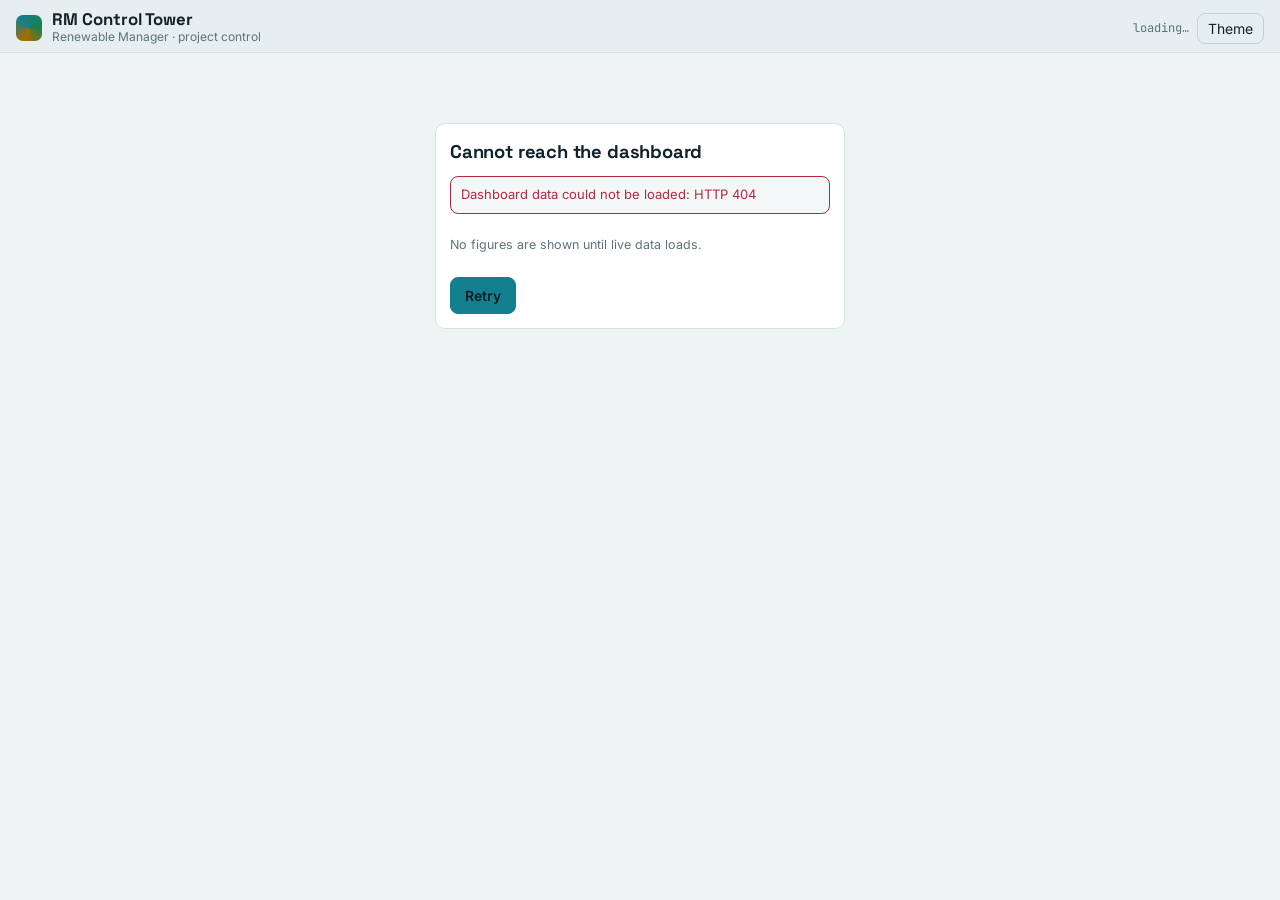
==== index.html @ f13d3b7a "data refresh 2026-11-21T07:22:38+00:00" ====
<!doctype html>
<html lang="en">
<head>
<meta name="rmct-static" content="1">
<meta charset="utf-8">
<meta name="viewport" content="width=device-width, initial-scale=1, viewport-fit=cover">
<meta name="robots" content="noindex, nofollow">
<meta name="referrer" content="same-origin">
<title>RM Control Tower</title>
<link rel="preconnect" href="https://fonts.googleapis.com">
<link rel="preconnect" href="https://fonts.gstatic.com" crossorigin>
<link rel="stylesheet" href="https://fonts.googleapis.com/css2?family=Inter:wght@400;500;600&family=JetBrains+Mono:wght@400;600&family=Space+Grotesk:wght@500;700&display=swap">
<link rel="stylesheet" href="app.css">
</head>
<body>
<header class="top" id="top">
  <div class="top-in">
    <div class="brand">
      <span class="brand-mark" aria-hidden="true"></span>
      <div>
        <div class="brand-name">RM Control Tower</div>
        <div class="brand-sub">Renewable Manager · project control</div>
      </div>
    </div>
    <div class="top-meta">
      <span id="health" class="pill" hidden></span>
      <span id="fresh" class="fresh"></span>
      <button id="reload" class="ghost" type="button" hidden>Refresh</button>
      <button id="theme" class="ghost" type="button" aria-label="Switch theme">Theme</button>
      <button id="logout" class="ghost" type="button" hidden>Sign out</button>
    </div>
  </div>
  <nav class="tabs" id="tabs" aria-label="Sections" hidden>
    <a href="#overview">Overview</a><a href="#register">Tasks</a><a href="#timeline">Timeline</a><a href="#milestones">Milestones</a>
    <a href="#tokens">Tokens</a><a href="#productivity">Productivity</a><a href="#capacity">Capacity</a><a href="#risks">Blockers</a><a href="#forecast">Forecast</a><a href="#sources">Sources</a>
  </nav>
</header>
<div id="toast" class="toast" role="status" aria-live="polite" hidden></div>
<main id="main" class="wrap">
  <section id="v-auth" class="view" hidden></section>
  <section id="v-overview" class="view" hidden></section>
  <section id="v-register" class="view" hidden></section>
  <section id="v-timeline" class="view" hidden></section>
  <section id="v-milestones" class="view" hidden></section>
  <section id="v-tokens" class="view" hidden></section>
  <section id="v-productivity" class="view" hidden></section>
  <section id="v-capacity" class="view" hidden></section>
  <section id="v-risks" class="view" hidden></section>
  <section id="v-forecast" class="view" hidden></section>
  <section id="v-sources" class="view" hidden></section>
</main>
<div id="drawer" class="drawer" hidden>
  <div class="drawer-in" role="dialog" aria-modal="true" aria-labelledby="dr-title">
    <button id="dr-close" class="ghost close" type="button">Close</button>
    <div id="dr-body"></div>
  </div>
</div>
<script src="app.js"></script>
</body>
</html>
---- app.css ----
/* Layout: sticky command header + tabbed single column of panels; dense tables scroll inside their own box. */
:root {
  --bg: #0c1317; --bg-2: #10191f; --surface: #142028; --surface-2: #1a2a33; --line: #24363f; --line-2: #2f4651;
  --ink: #e4edef; --ink-2: #b2c3c8; --muted: #8197a0;
  --accent: #46b7c6; --accent-ink: #7fd3de; --sun: #e8b04a;
  --good: #39b87a; --warn: #e3a032; --crit: #e0566a; --info: #6f8ff0;
  --s-not: #5b6f78; --s-ready: #7d93c9; --s-prog: #46b7c6; --s-impl: #6f8ff0; --s-test: #a07ae6; --s-acc: #39b87a;
  --s-block: #e0566a; --s-hold: #e3a032; --s-def: #8f7f6a; --s-can: #4a5459; --s-rej: #c43a52; --s-rew: #ef7d3a;
  --f-display: "Space Grotesk", "Segoe UI", system-ui, sans-serif;
  --f-body: "Inter", system-ui, -apple-system, "Segoe UI", Roboto, sans-serif;
  --f-mono: "JetBrains Mono", ui-monospace, SFMono-Regular, Consolas, monospace;
  --r: 10px; color-scheme: dark;
}
@media (prefers-color-scheme: light) { :root:not([data-theme="dark"]) {
  --bg: #eef3f4; --bg-2: #e6eef0; --surface: #ffffff; --surface-2: #f3f7f8; --line: #d6e1e4; --line-2: #c3d2d6;
  --ink: #12222a; --ink-2: #334b55; --muted: #5d737c; --accent: #137f8f; --accent-ink: #0f6570; --sun: #a86d00;
  --good: #19804f; --warn: #9a6100; --crit: #b42a40; --info: #3456c4;
  --s-not: #7d8f96; --s-ready: #5b72ad; --s-prog: #17909f; --s-impl: #3f63d6; --s-test: #7a4fd0; --s-acc: #1f9a5f;
  --s-block: #c8364c; --s-hold: #c07f08; --s-def: #8a7457; --s-can: #9aa4a8; --s-rej: #a72a43; --s-rew: #d4601d; color-scheme: light } }
:root[data-theme="light"] {
  --bg: #eef3f4; --bg-2: #e6eef0; --surface: #ffffff; --surface-2: #f3f7f8; --line: #d6e1e4; --line-2: #c3d2d6;
  --ink: #12222a; --ink-2: #334b55; --muted: #5d737c; --accent: #137f8f; --accent-ink: #0f6570; --sun: #a86d00;
  --good: #19804f; --warn: #9a6100; --crit: #b42a40; --info: #3456c4;
  --s-not: #7d8f96; --s-ready: #5b72ad; --s-prog: #17909f; --s-impl: #3f63d6; --s-test: #7a4fd0; --s-acc: #1f9a5f;
  --s-block: #c8364c; --s-hold: #c07f08; --s-def: #8a7457; --s-can: #9aa4a8; --s-rej: #a72a43; --s-rew: #d4601d; color-scheme: light }
:root[data-theme="dark"] { color-scheme: dark }

html, body { background: var(--bg); color: var(--ink); }
body { font: 14px/1.5 var(--f-body); }
body::before { content: ""; position: fixed; inset: 0 0 auto; height: env(safe-area-inset-top, 0px); z-index: 10; background: var(--bg-2); }
a { color: var(--accent-ink); }
h1, h2, h3 { font-family: var(--f-display); font-weight: 700; text-wrap: balance; margin: 0; letter-spacing: -0.01em; }
h2 { font-size: 1.15rem; } h3 { font-size: 0.95rem; color: var(--ink-2); }
.mono, .num { font-family: var(--f-mono); font-variant-numeric: tabular-nums; }
button { font: inherit; color: inherit; cursor: pointer; }
:focus-visible { outline: 2px solid var(--accent); outline-offset: 2px; }

.top { position: sticky; top: env(safe-area-inset-top, 0px); z-index: 5; background: var(--bg-2); border-bottom: 1px solid var(--line); }
.top-in, .tabs, .wrap { padding-left: max(16px, env(safe-area-inset-left, 0px)); padding-right: max(16px, env(safe-area-inset-right, 0px)); }
.top-in { display: flex; gap: 12px; align-items: center; justify-content: space-between; flex-wrap: wrap; padding-block: 10px 6px; max-width: 1400px; margin: 0 auto; }
.brand { display: flex; gap: 10px; align-items: center; }
.brand-mark { width: 26px; height: 26px; border-radius: 7px; background: conic-gradient(from 200deg, var(--sun), var(--accent), var(--good), var(--sun)); }
.brand-name { font: 700 1.05rem/1.1 var(--f-display); }
.brand-sub { font-size: 12px; color: var(--muted); }
.top-meta { display: flex; gap: 8px; align-items: center; flex-wrap: wrap; }
.fresh { font: 12px var(--f-mono); color: var(--muted); }
.ghost { background: transparent; border: 1px solid var(--line-2); border-radius: 8px; padding: 4px 10px; }
.tabs { display: flex; gap: 2px; overflow-x: auto; max-width: 1400px; margin: 0 auto; scrollbar-width: none; }
.tabs a { padding: 8px 10px; color: var(--muted); text-decoration: none; white-space: nowrap; border-bottom: 2px solid transparent; font-weight: 500; }
.tabs a[aria-current="page"] { color: var(--ink); border-color: var(--accent); }

.wrap { max-width: 1400px; margin: 0 auto; padding-block: 16px 48px; }
.view { display: grid; gap: 16px; }
.grid { display: grid; gap: 12px; grid-template-columns: repeat(auto-fit, minmax(150px, 1fr)); }
.grid-2 { display: grid; gap: 16px; grid-template-columns: repeat(auto-fit, minmax(min(100%, 420px), 1fr)); }
.panel { background: var(--surface); border: 1px solid var(--line); border-radius: var(--r); padding: 14px; min-width: 0; display: grid; gap: 10px; align-content: start; }
.panel-h { display: flex; justify-content: space-between; align-items: baseline; gap: 8px; flex-wrap: wrap; }
.note { color: var(--muted); font-size: 12.5px; max-width: 75ch; }
.kpi { background: var(--surface); border: 1px solid var(--line); border-radius: var(--r); padding: 12px; display: grid; gap: 2px; }
.kpi .k { font-size: 11px; text-transform: uppercase; letter-spacing: .06em; color: var(--muted); }
.kpi .v { font: 600 1.55rem/1.15 var(--f-mono); font-variant-numeric: tabular-nums; }
.kpi .s { font-size: 12px; color: var(--ink-2); }
.hero { display: grid; gap: 12px; grid-template-columns: minmax(0, 1.4fr) minmax(0, 1fr); }
@media (max-width: 820px) { .hero { grid-template-columns: 1fr; } }
.banner { border-radius: var(--r); padding: 12px 14px; border: 1px solid var(--line-2); background: var(--surface-2); display: grid; gap: 4px; }
.banner.paused { border-color: var(--s-hold); }
.banner b { font-family: var(--f-display); }

.pill { display: inline-flex; align-items: center; gap: 6px; padding: 2px 9px; border-radius: 999px; font: 600 11.5px/1.6 var(--f-mono); letter-spacing: .02em;
  border: 1px solid currentColor; white-space: nowrap; }
.dot { width: 8px; height: 8px; border-radius: 50%; display: inline-block; flex: none; }
.st { display: inline-flex; gap: 6px; align-items: center; font: 600 11px var(--f-mono); white-space: nowrap; }

.bar { height: 10px; border-radius: 6px; background: var(--surface-2); overflow: hidden; display: flex; }
.bar > span { height: 100%; display: block; }
.legend { display: flex; flex-wrap: wrap; gap: 6px 14px; font-size: 12px; color: var(--ink-2); }

.tbl-box { overflow-x: auto; border: 1px solid var(--line); border-radius: 8px; }
table { border-collapse: collapse; width: 100%; font-size: 13px; }
th, td { text-align: left; padding: 7px 9px; border-bottom: 1px solid var(--line); vertical-align: top; }
th { font: 600 11px var(--f-mono); text-transform: uppercase; letter-spacing: .05em; color: var(--muted); background: var(--surface-2); position: sticky; top: 0; cursor: pointer; white-space: nowrap; }
td.num, th.num { text-align: right; }
tr.row:hover td { background: var(--surface-2); cursor: pointer; }
tr.crit td:first-child { box-shadow: inset 3px 0 0 var(--sun); }
.filters { display: flex; flex-wrap: wrap; gap: 8px; }
.filters input, .filters select { background: var(--surface-2); color: var(--ink); border: 1px solid var(--line-2); border-radius: 8px; padding: 6px 8px; font: inherit; min-width: 0; }
.filters input { flex: 1 1 200px; }

svg text { fill: var(--muted); font: 11px var(--f-mono); }
svg .lbl { fill: var(--ink-2); }
.chart-box { overflow-x: auto; }
.seg { display: inline-flex; border: 1px solid var(--line-2); border-radius: 8px; overflow: hidden; }
.seg button { background: transparent; border: 0; padding: 4px 10px; color: var(--muted); }
.seg button[aria-pressed="true"] { background: var(--surface-2); color: var(--ink); }

.drawer { position: fixed; inset: 0; z-index: 20; background: rgba(0,0,0,.45); display: flex; justify-content: flex-end; }
.drawer-in { width: min(560px, 100%); height: 100%; overflow-y: auto; background: var(--surface); border-left: 1px solid var(--line-2);
  padding: calc(16px + env(safe-area-inset-top, 0px)) max(16px, env(safe-area-inset-right, 0px)) calc(24px + env(safe-area-inset-bottom, 0px)) 16px; display: grid; gap: 12px; align-content: start; }
.close { justify-self: end; }
dl.kv { display: grid; grid-template-columns: max-content minmax(0, 1fr); gap: 6px 12px; margin: 0; font-size: 13px; }
dl.kv dt { color: var(--muted); } dl.kv dd { margin: 0; overflow-wrap: anywhere; }
.chips { display: flex; flex-wrap: wrap; gap: 6px; }
.chip { font: 11.5px var(--f-mono); background: var(--surface-2); border: 1px solid var(--line); border-radius: 6px; padding: 1px 6px; }
.ms { display: grid; gap: 6px; padding: 12px; border: 1px solid var(--line); border-radius: var(--r); background: var(--surface); }
.ms-head { display: flex; justify-content: space-between; gap: 8px; flex-wrap: wrap; align-items: baseline; }
.ms-id { font: 700 1.1rem var(--f-display); color: var(--accent-ink); }
@media (prefers-reduced-motion: reduce) { * { transition: none !important; animation: none !important; } }

/* ---- RMCT additions: auth, forms, toast, buttons, gantt ---- */
html, body { margin: 0; overflow-x: hidden; }
body { min-height: 100vh; }
[hidden] { display: none !important; }
.btn { background: var(--accent); color: #062026; border: 1px solid var(--accent); border-radius: 8px; padding: 7px 14px; font-weight: 600; }
.btn:disabled { opacity: .55; cursor: progress; }
.btn.sec { background: transparent; color: var(--ink); border-color: var(--line-2); }
.row-actions { display: flex; gap: 8px; flex-wrap: wrap; align-items: center; }
.auth { max-width: 380px; width: 100%; margin: 6vh auto 0; }
.form { display: grid; gap: 10px; }
.form label, .fgrid label { display: grid; gap: 4px; font-size: 12px; color: var(--ink-2); font-weight: 500; min-width: 0; }
.form input, .form select, .form textarea, .fgrid input, .fgrid select, .fgrid textarea {
  background: var(--surface-2); color: var(--ink); border: 1px solid var(--line-2); border-radius: 8px; padding: 8px 9px; font: 14px var(--f-body); min-width: 0; width: 100%; box-sizing: border-box; }
.fgrid { display: grid; gap: 10px; grid-template-columns: repeat(auto-fit, minmax(min(100%, 160px), 1fr)); }
.fgrid .wide { grid-column: 1 / -1; }
textarea { resize: vertical; min-height: 60px; }
.err { border: 1px solid var(--crit); color: var(--crit); background: var(--surface-2); border-radius: 8px; padding: 8px 10px; font-size: 13px; overflow-wrap: anywhere; }
.ok { border: 1px solid var(--good); color: var(--good); background: var(--surface-2); border-radius: 8px; padding: 8px 10px; font-size: 13px; }
.toast { position: fixed; left: 50%; transform: translateX(-50%); bottom: calc(16px + env(safe-area-inset-bottom, 0px)); z-index: 30; max-width: calc(100% - 32px);
  background: var(--surface); border: 1px solid var(--line-2); border-radius: 10px; padding: 9px 14px; box-shadow: 0 6px 24px rgba(0,0,0,.3); font-size: 13px; }
.toast.bad { border-color: var(--crit); color: var(--crit); }
.var-pos { color: var(--crit); } .var-neg { color: var(--good); }
.muted { color: var(--muted); }
ul { margin: 0; padding-left: 18px; }
li { margin: 2px 0; }
.sticky-l { position: sticky; left: 0; background: var(--surface); }
.chart-box { max-width: 100%; }
.tbl-box { max-width: 100%; }
td { overflow-wrap: anywhere; }
td.nw, .nw { white-space: nowrap; }
td.clip { max-width: 34ch; }
@media (max-width: 480px) {
  .kpi .v { font-size: 1.3rem; }
  .grid { grid-template-columns: repeat(2, minmax(0, 1fr)); }
  .brand-sub { display: none; }
  .panel { padding: 12px; }
}

/* static (GitHub Pages) build: read-only */
.static #new-task, .static #edit-task, .static #logout { display: none !important; }
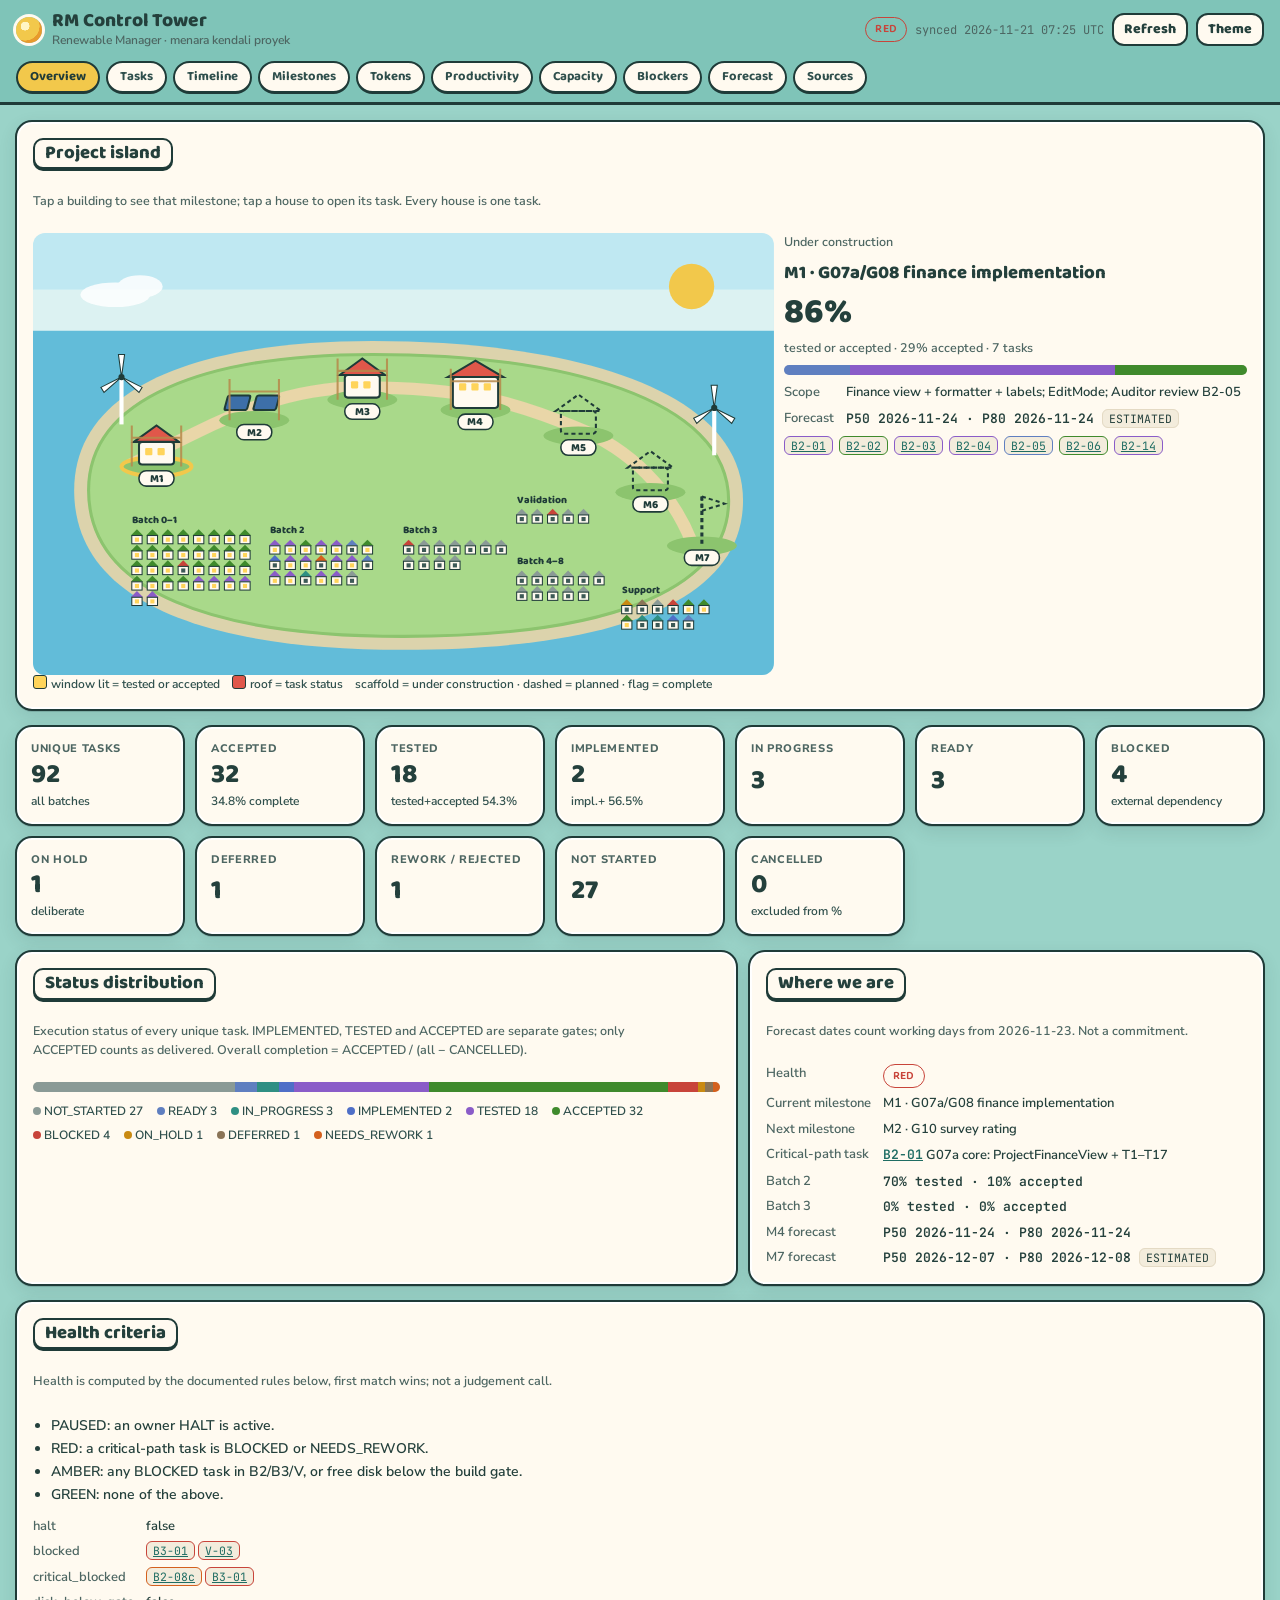
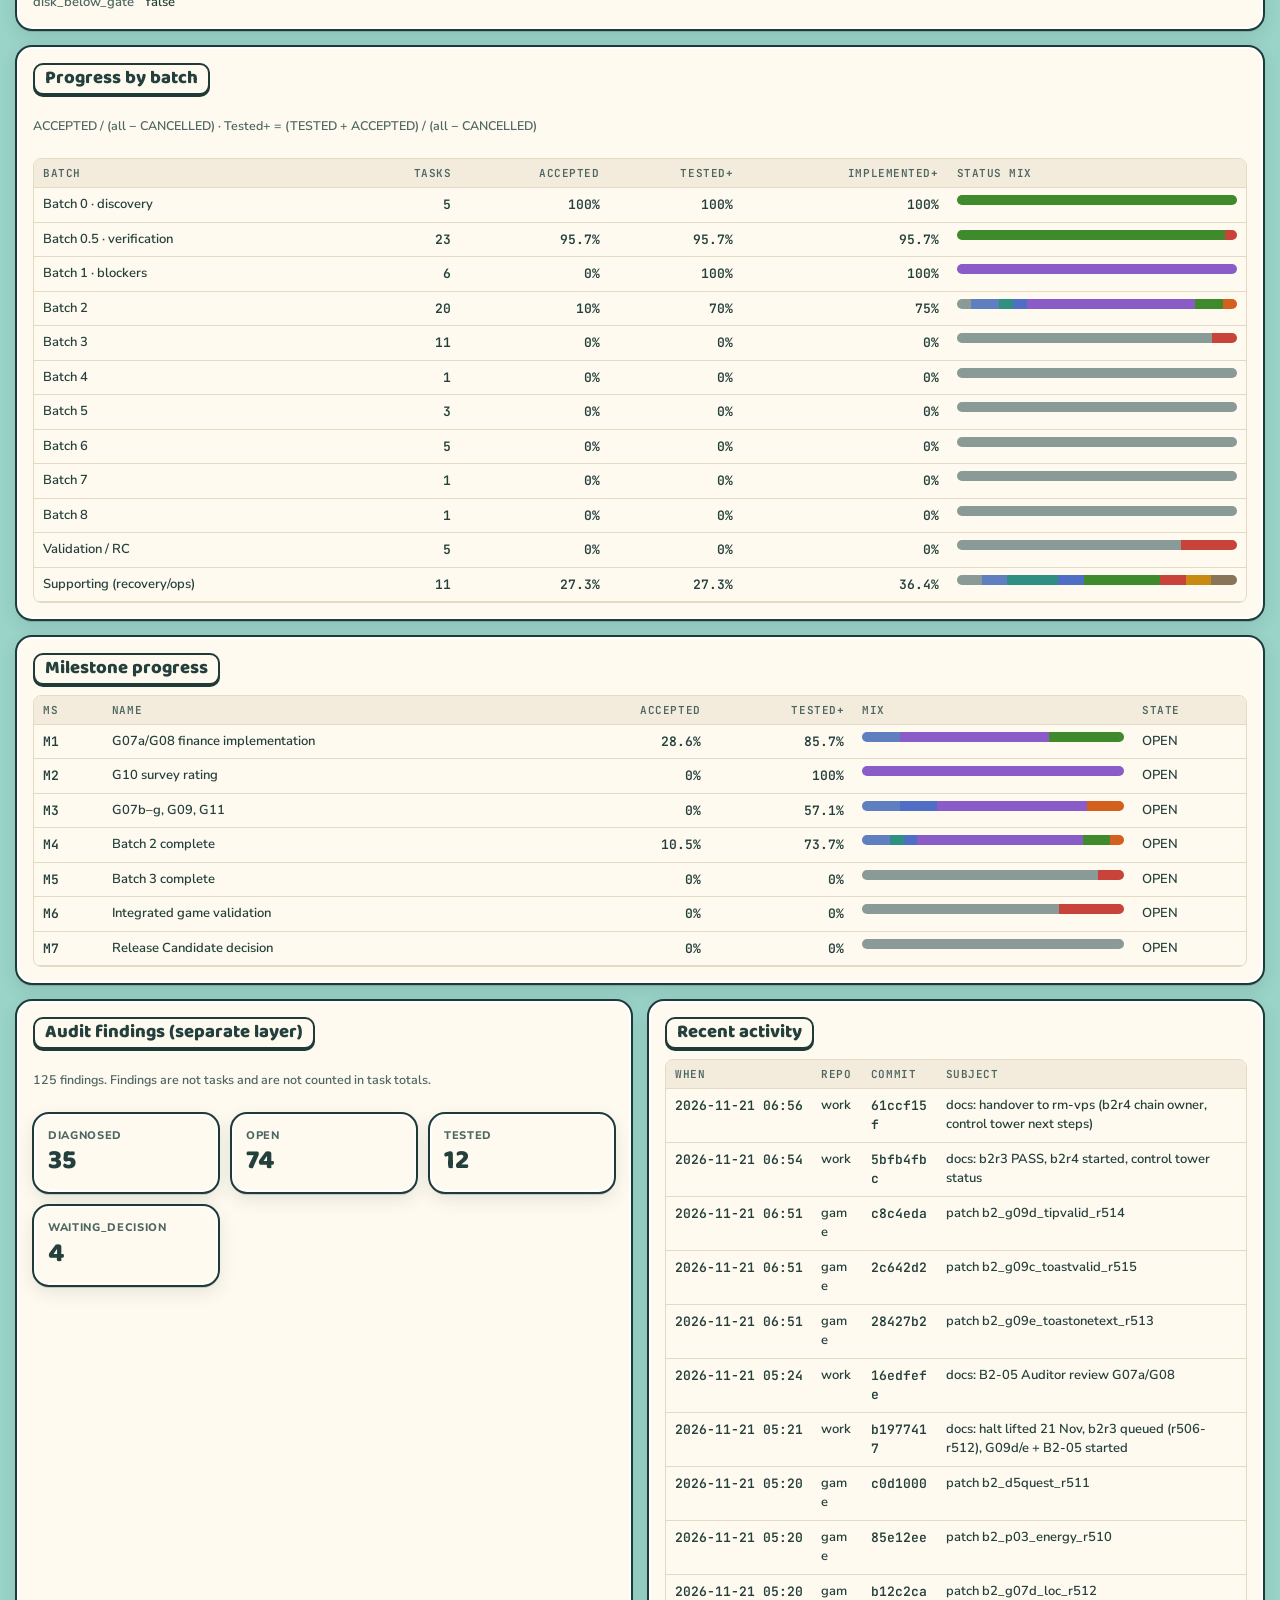
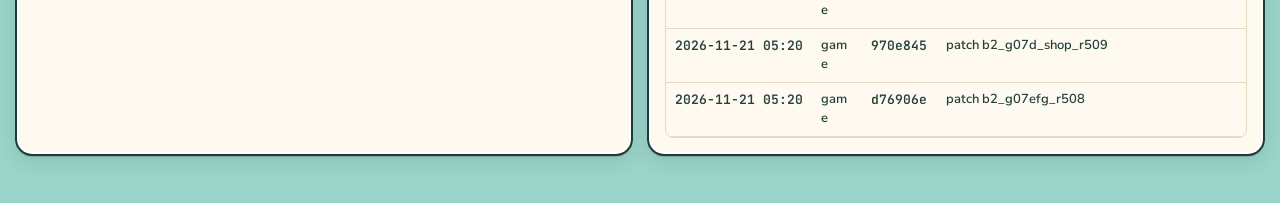
==== commit 6f9e2614: "data refresh 2026-11-21T07:32:48+00:00" ====
--- a/index.html
+++ b/index.html
@@ -9,7 +9,7 @@
 <title>RM Control Tower</title>
 <link rel="preconnect" href="https://fonts.googleapis.com">
 <link rel="preconnect" href="https://fonts.gstatic.com" crossorigin>
-<link rel="stylesheet" href="https://fonts.googleapis.com/css2?family=Inter:wght@400;500;600&family=JetBrains+Mono:wght@400;600&family=Space+Grotesk:wght@500;700&display=swap">
+<link rel="stylesheet" href="https://fonts.googleapis.com/css2?family=Baloo+2:wght@600;700;800&family=Nunito+Sans:wght@400;600;700;800&family=JetBrains+Mono:wght@400;600&display=swap">
 <link rel="stylesheet" href="app.css">
 </head>
 <body>
@@ -19,7 +19,7 @@
       <span class="brand-mark" aria-hidden="true"></span>
       <div>
         <div class="brand-name">RM Control Tower</div>
-        <div class="brand-sub">Renewable Manager · project control</div>
+        <div class="brand-sub">Renewable Manager · menara kendali proyek</div>
       </div>
     </div>
     <div class="top-meta">
--- a/app.css
+++ b/app.css
@@ -1,29 +1,43 @@
 /* Layout: sticky command header + tabbed single column of panels; dense tables scroll inside their own box. */
+/* Theme E (Renewable Manager game UI): pastel teal ground, cream sticker cards with white border, dark teal ink,
+   yellow primary buttons with dark text; dark mode = "Lantern Night" season (night village, warm window light).
+   Layout: sticky island header + pill tabs + one column of sticker panels; dense tables scroll inside their own box. */
 :root {
-  --bg: #0c1317; --bg-2: #10191f; --surface: #142028; --surface-2: #1a2a33; --line: #24363f; --line-2: #2f4651;
-  --ink: #e4edef; --ink-2: #b2c3c8; --muted: #8197a0;
-  --accent: #46b7c6; --accent-ink: #7fd3de; --sun: #e8b04a;
-  --good: #39b87a; --warn: #e3a032; --crit: #e0566a; --info: #6f8ff0;
-  --s-not: #5b6f78; --s-ready: #7d93c9; --s-prog: #46b7c6; --s-impl: #6f8ff0; --s-test: #a07ae6; --s-acc: #39b87a;
-  --s-block: #e0566a; --s-hold: #e3a032; --s-def: #8f7f6a; --s-can: #4a5459; --s-rej: #c43a52; --s-rew: #ef7d3a;
-  --f-display: "Space Grotesk", "Segoe UI", system-ui, sans-serif;
-  --f-body: "Inter", system-ui, -apple-system, "Segoe UI", Roboto, sans-serif;
+  --bg: #9ad3c8; --bg-2: #7fc4b8; --surface: #fffaf0; --surface-2: #f3ecdc; --line: #e4dac4; --line-2: #1f3b38;
+  --ink: #24403c; --ink-2: #2f4f4c; --muted: #4d6662;
+  --accent: #2f8f83; --accent-ink: #1f6d63; --sun: #f2c84b; --btn: #f2c84b; --btn-ink: #1f3b38; --leaf: #6cbf4b;
+  --sky-1: #bfe8f2; --sky-2: #e8f7f3; --sea: #62bcd9; --sea-2: #4aa6c6; --land: #a9d98a; --land-2: #8cc46e; --road: #e9d6a8;
+  --roof: #e0574a; --wall: #fffaf0; --window: #3d5a57; --lit: #ffd45a; --cloud: #ffffff; --moon-cut: transparent;
+  --good: #3f8a2c; --warn: #b9770e; --crit: #c8443a; --info: #4f6fc7;
+  --s-not: #8a9a96; --s-ready: #5f7fc0; --s-prog: #2f8f83; --s-impl: #4f6fc7; --s-test: #8a5cc8; --s-acc: #3f8a2c;
+  --s-block: #c8443a; --s-hold: #c98a12; --s-def: #8a7457; --s-can: #a7b0ad; --s-rej: #a33a4e; --s-rew: #d4601d;
+  --shadow: 0 2px 0 rgba(31, 59, 56, .18), 0 6px 18px rgba(31, 59, 56, .12);
+  --f-display: "Baloo 2", "Fredoka", system-ui, sans-serif;
+  --f-body: "Nunito Sans", "Nunito", system-ui, -apple-system, "Segoe UI", Roboto, sans-serif;
   --f-mono: "JetBrains Mono", ui-monospace, SFMono-Regular, Consolas, monospace;
-  --r: 10px; color-scheme: dark;
+  --r: 16px; color-scheme: light;
 }
-@media (prefers-color-scheme: light) { :root:not([data-theme="dark"]) {
-  --bg: #eef3f4; --bg-2: #e6eef0; --surface: #ffffff; --surface-2: #f3f7f8; --line: #d6e1e4; --line-2: #c3d2d6;
-  --ink: #12222a; --ink-2: #334b55; --muted: #5d737c; --accent: #137f8f; --accent-ink: #0f6570; --sun: #a86d00;
-  --good: #19804f; --warn: #9a6100; --crit: #b42a40; --info: #3456c4;
-  --s-not: #7d8f96; --s-ready: #5b72ad; --s-prog: #17909f; --s-impl: #3f63d6; --s-test: #7a4fd0; --s-acc: #1f9a5f;
-  --s-block: #c8364c; --s-hold: #c07f08; --s-def: #8a7457; --s-can: #9aa4a8; --s-rej: #a72a43; --s-rew: #d4601d; color-scheme: light } }
-:root[data-theme="light"] {
-  --bg: #eef3f4; --bg-2: #e6eef0; --surface: #ffffff; --surface-2: #f3f7f8; --line: #d6e1e4; --line-2: #c3d2d6;
-  --ink: #12222a; --ink-2: #334b55; --muted: #5d737c; --accent: #137f8f; --accent-ink: #0f6570; --sun: #a86d00;
-  --good: #19804f; --warn: #9a6100; --crit: #b42a40; --info: #3456c4;
-  --s-not: #7d8f96; --s-ready: #5b72ad; --s-prog: #17909f; --s-impl: #3f63d6; --s-test: #7a4fd0; --s-acc: #1f9a5f;
-  --s-block: #c8364c; --s-hold: #c07f08; --s-def: #8a7457; --s-can: #9aa4a8; --s-rej: #a72a43; --s-rew: #d4601d; color-scheme: light }
-:root[data-theme="dark"] { color-scheme: dark }
+@media (prefers-color-scheme: dark) { :root:not([data-theme="light"]) {
+  --bg: #17233d; --bg-2: #1f2d4b; --surface: #243556; --surface-2: #2c3f64; --line: #3a4f78; --line-2: #ffd98a;
+  --ink: #fff3d6; --ink-2: #f0dfb8; --muted: #c4b796;
+  --accent: #ffd98a; --accent-ink: #ffe3a6; --sun: #ffd98a; --btn: #ffd98a; --btn-ink: #1f2d4b; --leaf: #8fd06c;
+  --sky-1: #1b2747; --sky-2: #2d3d66; --sea: #22426a; --sea-2: #1b3557; --land: #3f6a4f; --land-2: #335a42; --road: #6b6550;
+  --roof: #b5524a; --wall: #e9dcc0; --window: #2a3550; --lit: #ffd45a; --cloud: #3a4a72; --moon-cut: #1b2747;
+  --good: #8fd06c; --warn: #f0b64a; --crit: #ff7b6e; --info: #93a8ff;
+  --s-not: #8d97a8; --s-ready: #93a8ff; --s-prog: #6fd3c4; --s-impl: #93a8ff; --s-test: #c3a0ff; --s-acc: #8fd06c;
+  --s-block: #ff7b6e; --s-hold: #f0b64a; --s-def: #c2a985; --s-can: #6f7a8c; --s-rej: #ff8fa0; --s-rew: #ff9a5c;
+  --shadow: 0 2px 0 rgba(0, 0, 0, .3), 0 8px 22px rgba(0, 0, 0, .35); color-scheme: dark } }
+:root[data-theme="dark"] {
+  --bg: #17233d; --bg-2: #1f2d4b; --surface: #243556; --surface-2: #2c3f64; --line: #3a4f78; --line-2: #ffd98a;
+  --ink: #fff3d6; --ink-2: #f0dfb8; --muted: #c4b796;
+  --accent: #ffd98a; --accent-ink: #ffe3a6; --sun: #ffd98a; --btn: #ffd98a; --btn-ink: #1f2d4b; --leaf: #8fd06c;
+  --sky-1: #1b2747; --sky-2: #2d3d66; --sea: #22426a; --sea-2: #1b3557; --land: #3f6a4f; --land-2: #335a42; --road: #6b6550;
+  --roof: #b5524a; --wall: #e9dcc0; --window: #2a3550; --lit: #ffd45a; --cloud: #3a4a72; --moon-cut: #1b2747;
+  --good: #8fd06c; --warn: #f0b64a; --crit: #ff7b6e; --info: #93a8ff;
+  --s-not: #8d97a8; --s-ready: #93a8ff; --s-prog: #6fd3c4; --s-impl: #93a8ff; --s-test: #c3a0ff; --s-acc: #8fd06c;
+  --s-block: #ff7b6e; --s-hold: #f0b64a; --s-def: #c2a985; --s-can: #6f7a8c; --s-rej: #ff8fa0; --s-rew: #ff9a5c;
+  --shadow: 0 2px 0 rgba(0, 0, 0, .3), 0 8px 22px rgba(0, 0, 0, .35); color-scheme: dark }
+:root[data-theme="light"] { color-scheme: light }
 
 html, body { background: var(--bg); color: var(--ink); }
 body { font: 14px/1.5 var(--f-body); }
@@ -146,3 +160,43 @@
 
 /* static (GitHub Pages) build: read-only */
 .static #new-task, .static #edit-task, .static #logout { display: none !important; }
+
+/* ---------- Theme E components (game look) ---------- */
+body { font-weight: 600; }
+h1, h2, h3 { font-weight: 800; letter-spacing: 0; }
+.top { background: var(--bg-2); border-bottom: 3px solid var(--line-2); }
+.brand-mark { border-radius: 50%; background: radial-gradient(circle at 35% 35%, #fff6c4 0 18%, var(--sun) 19% 60%, #e89a2c 61%); box-shadow: 0 0 0 3px var(--surface); }
+.brand-name { font: 800 1.2rem/1.1 var(--f-display); color: var(--ink); }
+.tabs { gap: 6px; padding-block: 6px 8px; }
+.tabs a { border: 2px solid var(--line-2); border-radius: 999px; background: var(--surface); color: var(--ink-2); padding: 4px 12px; font: 700 13px/1.5 var(--f-display); border-bottom-width: 3px; }
+.tabs a[aria-current="page"] { background: var(--btn); color: var(--btn-ink); border-color: var(--line-2); }
+.panel, .kpi, .ms { background: var(--surface); border: 3px solid #fff; outline: 2px solid var(--line-2); outline-offset: -1px; box-shadow: var(--shadow); border-radius: var(--r); }
+:root[data-theme="dark"] .panel, :root[data-theme="dark"] .kpi, :root[data-theme="dark"] .ms { border-color: var(--surface-2); }
+@media (prefers-color-scheme: dark) { :root:not([data-theme="light"]) .panel, :root:not([data-theme="light"]) .kpi, :root:not([data-theme="light"]) .ms { border-color: var(--surface-2); } }
+.panel-h h2 { display: inline-block; background: var(--surface); border: 2px solid var(--line-2); border-radius: 10px; padding: 0 10px; box-shadow: 0 2px 0 var(--line-2); }
+.kpi .v { font: 800 1.7rem/1.1 var(--f-display); }
+.kpi .k { font-weight: 800; }
+.btn, .ghost { border-radius: 12px; font-family: var(--f-display); font-weight: 800; }
+.btn { background: var(--btn); color: var(--btn-ink); border: 2px solid var(--line-2); box-shadow: 0 3px 0 var(--line-2); }
+.ghost { background: var(--surface); color: var(--ink); border: 2px solid var(--line-2); }
+.pill { font-family: var(--f-display); }
+
+/* ---------- island village (interactive, static data) ---------- */
+.village { display: grid; gap: 10px; grid-template-columns: minmax(0, 1.6fr) minmax(0, 1fr); align-items: stretch; }
+@media (max-width: 820px) { .village { grid-template-columns: 1fr; } }
+.island { width: 100%; height: auto; display: block; border-radius: 12px; touch-action: manipulation; }
+.island .bld { cursor: pointer; }
+.island .bld:focus-visible { outline: none; }
+.island .bld:focus-visible .bld-ring, .island .bld.sel .bld-ring { stroke: var(--btn); stroke-width: 4; }
+.island .house { cursor: pointer; }
+.island .house:hover rect, .island .house:focus-visible rect { stroke: var(--btn); stroke-width: 2; }
+.island text { font: 800 11px var(--f-display); fill: var(--line-2); }
+.island .blade { transform-origin: 0 0; animation: spin 4s linear infinite; }
+.island .cloud { animation: drift 40s linear infinite; }
+@keyframes spin { to { transform: rotate(360deg); } }
+@keyframes drift { from { transform: translateX(-60px); } to { transform: translateX(760px); } }
+.vcard { display: grid; gap: 8px; align-content: start; }
+.vcard .big { font: 800 2.2rem/1 var(--f-display); }
+.vlegend { display: flex; flex-wrap: wrap; gap: 6px 12px; font-size: 12px; color: var(--ink-2); }
+.vlegend i { display: inline-block; width: 12px; height: 12px; border-radius: 3px; vertical-align: -1px; margin-right: 4px; border: 1px solid var(--line-2); }
+@media (prefers-reduced-motion: reduce) { .island .blade, .island .cloud { animation: none; } }
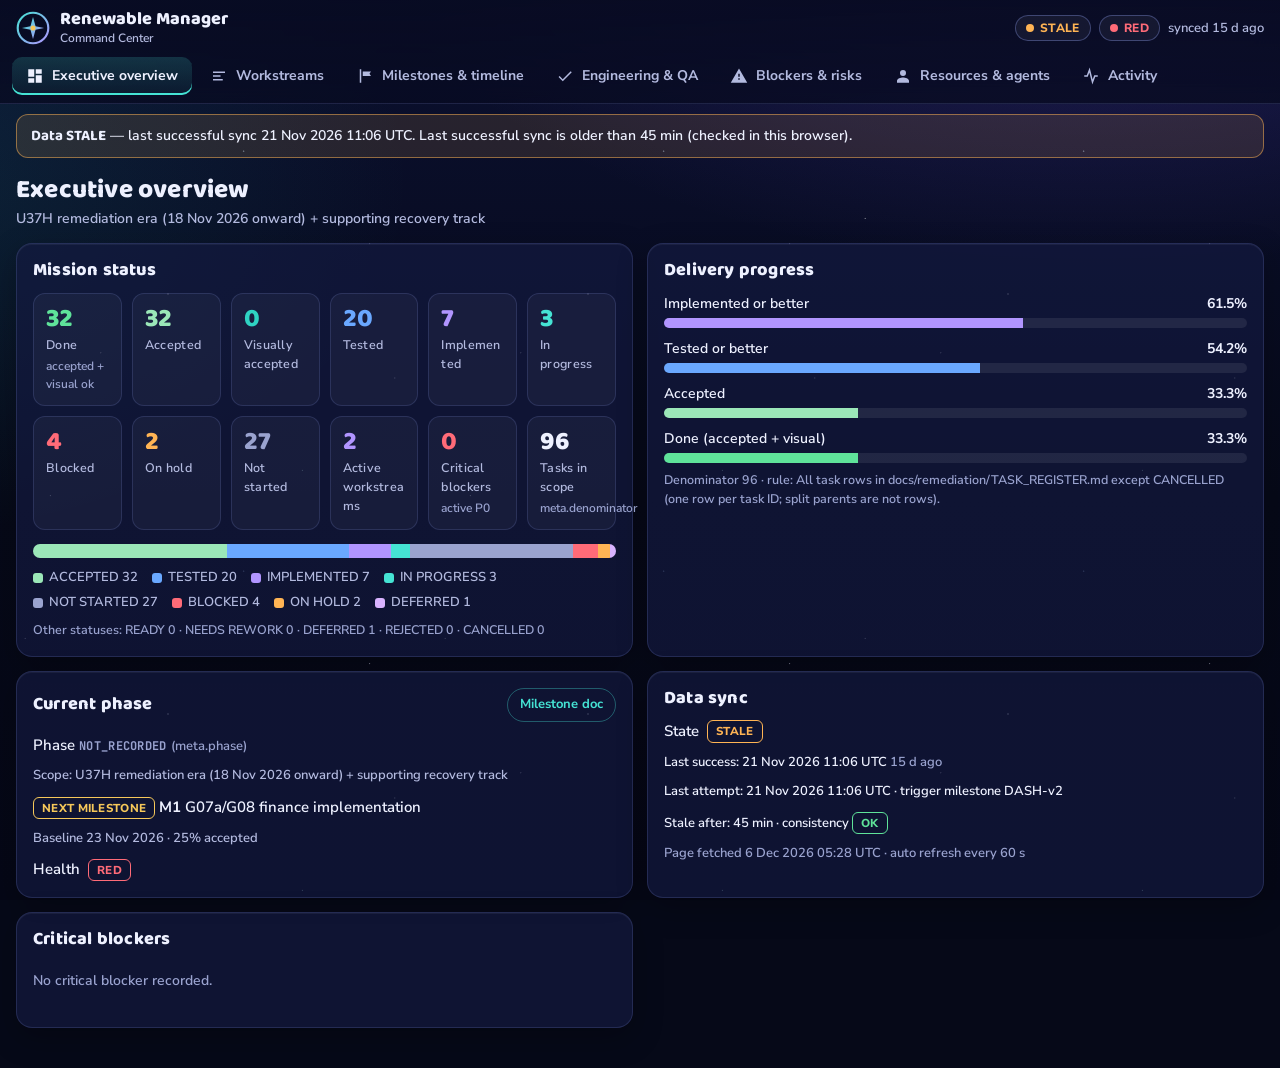
==== commit c0a79256: "data refresh 2026-11-21T11:06:40+00:00" ====
--- a/index.html
+++ b/index.html
@@ -6,53 +6,37 @@
 <meta name="viewport" content="width=device-width, initial-scale=1, viewport-fit=cover">
 <meta name="robots" content="noindex, nofollow">
 <meta name="referrer" content="same-origin">
-<title>RM Control Tower</title>
+<meta name="color-scheme" content="dark">
+<meta name="theme-color" content="#0b1030">
+<title>Renewable Manager Command Center</title>
 <link rel="preconnect" href="https://fonts.googleapis.com">
 <link rel="preconnect" href="https://fonts.gstatic.com" crossorigin>
-<link rel="stylesheet" href="https://fonts.googleapis.com/css2?family=Baloo+2:wght@600;700;800&family=Nunito+Sans:wght@400;600;700;800&family=JetBrains+Mono:wght@400;600&display=swap">
+<link rel="stylesheet" href="https://fonts.googleapis.com/css2?family=Baloo+2:wght@700;800&family=Nunito+Sans:wght@600;700;800&family=JetBrains+Mono:wght@600;700&display=swap">
 <link rel="stylesheet" href="app.css">
 </head>
 <body>
-<header class="top" id="top">
+<a class="skip" href="#main">Skip to content</a>
+<div class="sky" aria-hidden="true"></div>
+<header class="top">
   <div class="top-in">
     <div class="brand">
-      <span class="brand-mark" aria-hidden="true"></span>
+      <svg class="brand-mark" viewBox="0 0 40 40" aria-hidden="true"><defs><linearGradient id="bm" x1="0" y1="0" x2="1" y2="1"><stop offset="0" stop-color="#45e3d4"/><stop offset="1" stop-color="#b195ff"/></linearGradient></defs><circle cx="20" cy="20" r="18" fill="none" stroke="url(#bm)" stroke-width="2.5"/><path d="M20 7 L23 18 L33 20 L23 22 L20 33 L17 22 L7 20 L17 18 Z" fill="url(#bm)"/><circle cx="20" cy="20" r="3" fill="#f6c85a"/></svg>
       <div>
-        <div class="brand-name">RM Control Tower</div>
-        <div class="brand-sub">Renewable Manager · menara kendali proyek</div>
+        <div class="brand-name">Renewable Manager</div>
+        <div class="brand-sub">Command Center</div>
       </div>
     </div>
-    <div class="top-meta">
-      <span id="health" class="pill" hidden></span>
-      <span id="fresh" class="fresh"></span>
-      <button id="reload" class="ghost" type="button" hidden>Refresh</button>
-      <button id="theme" class="ghost" type="button" aria-label="Switch theme">Theme</button>
-      <button id="logout" class="ghost" type="button" hidden>Sign out</button>
-    </div>
+    <div class="top-meta" id="top-meta"></div>
   </div>
-  <nav class="tabs" id="tabs" aria-label="Sections" hidden>
-    <a href="#overview">Overview</a><a href="#register">Tasks</a><a href="#timeline">Timeline</a><a href="#milestones">Milestones</a>
-    <a href="#tokens">Tokens</a><a href="#productivity">Productivity</a><a href="#capacity">Capacity</a><a href="#risks">Blockers</a><a href="#forecast">Forecast</a><a href="#sources">Sources</a>
-  </nav>
+  <nav class="tabs" id="tabs" aria-label="Sections"></nav>
 </header>
-<div id="toast" class="toast" role="status" aria-live="polite" hidden></div>
-<main id="main" class="wrap">
-  <section id="v-auth" class="view" hidden></section>
-  <section id="v-overview" class="view" hidden></section>
-  <section id="v-register" class="view" hidden></section>
-  <section id="v-timeline" class="view" hidden></section>
-  <section id="v-milestones" class="view" hidden></section>
-  <section id="v-tokens" class="view" hidden></section>
-  <section id="v-productivity" class="view" hidden></section>
-  <section id="v-capacity" class="view" hidden></section>
-  <section id="v-risks" class="view" hidden></section>
-  <section id="v-forecast" class="view" hidden></section>
-  <section id="v-sources" class="view" hidden></section>
-</main>
-<div id="drawer" class="drawer" hidden>
-  <div class="drawer-in" role="dialog" aria-modal="true" aria-labelledby="dr-title">
-    <button id="dr-close" class="ghost close" type="button">Close</button>
-    <div id="dr-body"></div>
+<div class="banner-wrap" id="banner" role="status" aria-live="polite" hidden></div>
+<main id="main" class="wrap" tabindex="-1"></main>
+<nav class="bnav" id="bnav" aria-label="Sections"></nav>
+<div class="viewer" id="viewer" hidden>
+  <div class="viewer-in" role="dialog" aria-modal="true" aria-labelledby="viewer-path">
+    <div class="viewer-bar"><span class="p" id="viewer-path"></span><button class="btn small" type="button" id="viewer-close">Close</button></div>
+    <div class="md" id="viewer-body"></div>
   </div>
 </div>
 <script src="app.js"></script>
--- a/app.css
+++ b/app.css
@@ -1,202 +1,165 @@
-/* Layout: sticky command header + tabbed single column of panels; dense tables scroll inside their own box. */
-/* Theme E (Renewable Manager game UI): pastel teal ground, cream sticker cards with white border, dark teal ink,
-   yellow primary buttons with dark text; dark mode = "Lantern Night" season (night village, warm window light).
-   Layout: sticky island header + pill tabs + one column of sticker panels; dense tables scroll inside their own box. */
+/* Renewable Manager Command Center — dark space theme (no external libs) */
 :root {
-  --bg: #9ad3c8; --bg-2: #7fc4b8; --surface: #fffaf0; --surface-2: #f3ecdc; --line: #e4dac4; --line-2: #1f3b38;
-  --ink: #24403c; --ink-2: #2f4f4c; --muted: #4d6662;
-  --accent: #2f8f83; --accent-ink: #1f6d63; --sun: #f2c84b; --btn: #f2c84b; --btn-ink: #1f3b38; --leaf: #6cbf4b;
-  --sky-1: #bfe8f2; --sky-2: #e8f7f3; --sea: #62bcd9; --sea-2: #4aa6c6; --land: #a9d98a; --land-2: #8cc46e; --road: #e9d6a8;
-  --roof: #e0574a; --wall: #fffaf0; --window: #3d5a57; --lit: #ffd45a; --cloud: #ffffff; --moon-cut: transparent;
-  --good: #3f8a2c; --warn: #b9770e; --crit: #c8443a; --info: #4f6fc7;
-  --s-not: #8a9a96; --s-ready: #5f7fc0; --s-prog: #2f8f83; --s-impl: #4f6fc7; --s-test: #8a5cc8; --s-acc: #3f8a2c;
-  --s-block: #c8443a; --s-hold: #c98a12; --s-def: #8a7457; --s-can: #a7b0ad; --s-rej: #a33a4e; --s-rew: #d4601d;
-  --shadow: 0 2px 0 rgba(31, 59, 56, .18), 0 6px 18px rgba(31, 59, 56, .12);
-  --f-display: "Baloo 2", "Fredoka", system-ui, sans-serif;
-  --f-body: "Nunito Sans", "Nunito", system-ui, -apple-system, "Segoe UI", Roboto, sans-serif;
-  --f-mono: "JetBrains Mono", ui-monospace, SFMono-Regular, Consolas, monospace;
-  --r: 16px; color-scheme: light;
+  color-scheme: dark;
+  --bg0: #060918; --bg1: #0b1030; --bg2: #141a44; --bg3: #1d1650;
+  --card: rgba(20, 26, 66, .66); --line: rgba(150, 168, 255, .16); --line-hi: rgba(150, 168, 255, .32);
+  --text: #eef1ff; --muted: #b3badf; --dim: #9aa3cf;
+  --cyan: #45e3d4; --teal: #22c3b2; --gold: #f6c85a; --purple: #b195ff; --red: #ff6b78; --amber: #ffb454; --green: #5fe39a; --blue: #7cc4ff;
+  --radius: 16px; --gap: 14px;
+  --f-head: "Baloo 2", "Trebuchet MS", system-ui, sans-serif;
+  --f-body: "Nunito Sans", system-ui, -apple-system, "Segoe UI", sans-serif;
+  --f-mono: "JetBrains Mono", ui-monospace, "SFMono-Regular", Menlo, monospace;
 }
-@media (prefers-color-scheme: dark) { :root:not([data-theme="light"]) {
-  --bg: #17233d; --bg-2: #1f2d4b; --surface: #243556; --surface-2: #2c3f64; --line: #3a4f78; --line-2: #ffd98a;
-  --ink: #fff3d6; --ink-2: #f0dfb8; --muted: #c4b796;
-  --accent: #ffd98a; --accent-ink: #ffe3a6; --sun: #ffd98a; --btn: #ffd98a; --btn-ink: #1f2d4b; --leaf: #8fd06c;
-  --sky-1: #1b2747; --sky-2: #2d3d66; --sea: #22426a; --sea-2: #1b3557; --land: #3f6a4f; --land-2: #335a42; --road: #6b6550;
-  --roof: #b5524a; --wall: #e9dcc0; --window: #2a3550; --lit: #ffd45a; --cloud: #3a4a72; --moon-cut: #1b2747;
-  --good: #8fd06c; --warn: #f0b64a; --crit: #ff7b6e; --info: #93a8ff;
-  --s-not: #8d97a8; --s-ready: #93a8ff; --s-prog: #6fd3c4; --s-impl: #93a8ff; --s-test: #c3a0ff; --s-acc: #8fd06c;
-  --s-block: #ff7b6e; --s-hold: #f0b64a; --s-def: #c2a985; --s-can: #6f7a8c; --s-rej: #ff8fa0; --s-rew: #ff9a5c;
-  --shadow: 0 2px 0 rgba(0, 0, 0, .3), 0 8px 22px rgba(0, 0, 0, .35); color-scheme: dark } }
-:root[data-theme="dark"] {
-  --bg: #17233d; --bg-2: #1f2d4b; --surface: #243556; --surface-2: #2c3f64; --line: #3a4f78; --line-2: #ffd98a;
-  --ink: #fff3d6; --ink-2: #f0dfb8; --muted: #c4b796;
-  --accent: #ffd98a; --accent-ink: #ffe3a6; --sun: #ffd98a; --btn: #ffd98a; --btn-ink: #1f2d4b; --leaf: #8fd06c;
-  --sky-1: #1b2747; --sky-2: #2d3d66; --sea: #22426a; --sea-2: #1b3557; --land: #3f6a4f; --land-2: #335a42; --road: #6b6550;
-  --roof: #b5524a; --wall: #e9dcc0; --window: #2a3550; --lit: #ffd45a; --cloud: #3a4a72; --moon-cut: #1b2747;
-  --good: #8fd06c; --warn: #f0b64a; --crit: #ff7b6e; --info: #93a8ff;
-  --s-not: #8d97a8; --s-ready: #93a8ff; --s-prog: #6fd3c4; --s-impl: #93a8ff; --s-test: #c3a0ff; --s-acc: #8fd06c;
-  --s-block: #ff7b6e; --s-hold: #f0b64a; --s-def: #c2a985; --s-can: #6f7a8c; --s-rej: #ff8fa0; --s-rew: #ff9a5c;
-  --shadow: 0 2px 0 rgba(0, 0, 0, .3), 0 8px 22px rgba(0, 0, 0, .35); color-scheme: dark }
-:root[data-theme="light"] { color-scheme: light }
+* { box-sizing: border-box; }
+html { -webkit-text-size-adjust: 100%; }
+body {
+  margin: 0; min-height: 100vh; color: var(--text); font: 600 15px/1.5 var(--f-body); overflow-x: hidden;
+  background-color: var(--bg0);
+  background-image:
+    radial-gradient(1200px 600px at 85% -10%, rgba(126, 90, 255, .22), transparent 60%),
+    radial-gradient(900px 600px at -10% 20%, rgba(34, 195, 178, .12), transparent 60%),
+    linear-gradient(180deg, var(--bg1) 0%, var(--bg0) 55%, #050716 100%);
+  background-attachment: fixed;
+}
+.sky { position: fixed; inset: 0; pointer-events: none; z-index: 0; opacity: .55;
+  background-image:
+    radial-gradient(1px 1px at 12% 18%, #fff, transparent), radial-gradient(1px 1px at 72% 12%, #cfe, transparent),
+    radial-gradient(1.4px 1.4px at 40% 70%, #fff, transparent), radial-gradient(1px 1px at 88% 58%, #dde, transparent),
+    radial-gradient(1px 1px at 24% 84%, #fff, transparent), radial-gradient(1.2px 1.2px at 58% 36%, #bdf, transparent),
+    radial-gradient(1px 1px at 6% 52%, #fff, transparent), radial-gradient(1px 1px at 94% 90%, #fff, transparent);
+  background-size: 420px 420px; }
+a { color: var(--cyan); }
+a:focus-visible, button:focus-visible, summary:focus-visible { outline: 2px solid var(--cyan); outline-offset: 2px; border-radius: 6px; }
+h1, h2, h3 { font-family: var(--f-head); font-weight: 800; letter-spacing: .2px; margin: 0; line-height: 1.15; }
+h2 { font-size: 20px; } h3 { font-size: 16px; }
+.mono { font-family: var(--f-mono); font-size: 13px; }
+.muted { color: var(--muted); } .dim { color: var(--dim); }
+.skip { position: absolute; left: -999px; top: 0; } .skip:focus { left: 8px; z-index: 99; background: var(--bg2); padding: 8px; }
 
-html, body { background: var(--bg); color: var(--ink); }
-body { font: 14px/1.5 var(--f-body); }
-body::before { content: ""; position: fixed; inset: 0 0 auto; height: env(safe-area-inset-top, 0px); z-index: 10; background: var(--bg-2); }
-a { color: var(--accent-ink); }
-h1, h2, h3 { font-family: var(--f-display); font-weight: 700; text-wrap: balance; margin: 0; letter-spacing: -0.01em; }
-h2 { font-size: 1.15rem; } h3 { font-size: 0.95rem; color: var(--ink-2); }
-.mono, .num { font-family: var(--f-mono); font-variant-numeric: tabular-nums; }
-button { font: inherit; color: inherit; cursor: pointer; }
-:focus-visible { outline: 2px solid var(--accent); outline-offset: 2px; }
+/* header */
+.top { position: sticky; top: 0; z-index: 20; backdrop-filter: blur(12px); -webkit-backdrop-filter: blur(12px);
+  background: linear-gradient(180deg, rgba(8, 11, 34, .94), rgba(8, 11, 34, .80)); border-bottom: 1px solid var(--line); }
+.top-in { max-width: 1320px; margin: 0 auto; padding: 10px 16px; display: flex; align-items: center; gap: 8px 12px; flex-wrap: wrap; }
+.brand { display: flex; align-items: center; gap: 10px; min-width: 0; flex: 1 1 auto; }
+.brand-mark { width: 34px; height: 34px; flex: none; }
+.brand-name { font: 800 18px/1.05 var(--f-head); }
+.brand-sub { font-size: 12px; color: var(--muted); }
+.top-meta { display: flex; align-items: center; gap: 8px; flex-wrap: wrap; }
+.pill { display: inline-flex; align-items: center; gap: 6px; padding: 3px 10px; border-radius: 999px; font: 800 12px/1.5 var(--f-body);
+  letter-spacing: .4px; border: 1px solid var(--line-hi); background: rgba(255, 255, 255, .05); white-space: nowrap; }
+.pill::before { content: ""; width: 8px; height: 8px; border-radius: 50%; background: currentColor; }
+.t-fresh, .t-green, .t-ok { color: var(--green); } .t-stale, .t-amber, .t-warn { color: var(--amber); } .t-failed, .t-red, .t-bad { color: var(--red); }
+.t-gold { color: var(--gold); } .t-purple { color: var(--purple); } .t-cyan { color: var(--cyan); } .t-nr { color: var(--dim); }
+.btn { font: 700 14px/1 var(--f-body); color: var(--text); background: rgba(255, 255, 255, .06); border: 1px solid var(--line-hi);
+  border-radius: 10px; padding: 9px 14px; min-height: 40px; cursor: pointer; }
+.btn:hover { background: rgba(69, 227, 212, .12); }
+.btn.small { min-height: 32px; padding: 6px 10px; font-size: 13px; }
+.btn.primary { background: linear-gradient(180deg, #2fd3c3, #1aa596); color: #04201d; border-color: transparent; }
 
-.top { position: sticky; top: env(safe-area-inset-top, 0px); z-index: 5; background: var(--bg-2); border-bottom: 1px solid var(--line); }
-.top-in, .tabs, .wrap { padding-left: max(16px, env(safe-area-inset-left, 0px)); padding-right: max(16px, env(safe-area-inset-right, 0px)); }
-.top-in { display: flex; gap: 12px; align-items: center; justify-content: space-between; flex-wrap: wrap; padding-block: 10px 6px; max-width: 1400px; margin: 0 auto; }
-.brand { display: flex; gap: 10px; align-items: center; }
-.brand-mark { width: 26px; height: 26px; border-radius: 7px; background: conic-gradient(from 200deg, var(--sun), var(--accent), var(--good), var(--sun)); }
-.brand-name { font: 700 1.05rem/1.1 var(--f-display); }
-.brand-sub { font-size: 12px; color: var(--muted); }
-.top-meta { display: flex; gap: 8px; align-items: center; flex-wrap: wrap; }
-.fresh { font: 12px var(--f-mono); color: var(--muted); }
-.ghost { background: transparent; border: 1px solid var(--line-2); border-radius: 8px; padding: 4px 10px; }
-.tabs { display: flex; gap: 2px; overflow-x: auto; max-width: 1400px; margin: 0 auto; scrollbar-width: none; }
-.tabs a { padding: 8px 10px; color: var(--muted); text-decoration: none; white-space: nowrap; border-bottom: 2px solid transparent; font-weight: 500; }
-.tabs a[aria-current="page"] { color: var(--ink); border-color: var(--accent); }
+/* sync banner */
+.banner-wrap { position: relative; z-index: 5; max-width: 1320px; margin: 0 auto; padding: 10px 16px 0; }
+.banner { padding: 10px 14px; border-radius: 12px; font-size: 14px; overflow-wrap: anywhere; }
+.banner.stale { background: rgba(255, 180, 84, .12); border: 1px solid rgba(255, 180, 84, .5); }
+.banner.failed { background: rgba(255, 107, 120, .14); border: 1px solid rgba(255, 107, 120, .6); }
+.banner b { font-family: var(--f-head); font-size: 15px; }
 
-.wrap { max-width: 1400px; margin: 0 auto; padding-block: 16px 48px; }
-.view { display: grid; gap: 16px; }
-.grid { display: grid; gap: 12px; grid-template-columns: repeat(auto-fit, minmax(150px, 1fr)); }
-.grid-2 { display: grid; gap: 16px; grid-template-columns: repeat(auto-fit, minmax(min(100%, 420px), 1fr)); }
-.panel { background: var(--surface); border: 1px solid var(--line); border-radius: var(--r); padding: 14px; min-width: 0; display: grid; gap: 10px; align-content: start; }
-.panel-h { display: flex; justify-content: space-between; align-items: baseline; gap: 8px; flex-wrap: wrap; }
-.note { color: var(--muted); font-size: 12.5px; max-width: 75ch; }
-.kpi { background: var(--surface); border: 1px solid var(--line); border-radius: var(--r); padding: 12px; display: grid; gap: 2px; }
-.kpi .k { font-size: 11px; text-transform: uppercase; letter-spacing: .06em; color: var(--muted); }
-.kpi .v { font: 600 1.55rem/1.15 var(--f-mono); font-variant-numeric: tabular-nums; }
-.kpi .s { font-size: 12px; color: var(--ink-2); }
-.hero { display: grid; gap: 12px; grid-template-columns: minmax(0, 1.4fr) minmax(0, 1fr); }
-@media (max-width: 820px) { .hero { grid-template-columns: 1fr; } }
-.banner { border-radius: var(--r); padding: 12px 14px; border: 1px solid var(--line-2); background: var(--surface-2); display: grid; gap: 4px; }
-.banner.paused { border-color: var(--s-hold); }
-.banner b { font-family: var(--f-display); }
+/* nav */
+.tabs { display: none; }
+.bnav { position: fixed; left: 0; right: 0; bottom: 0; z-index: 30; display: grid; grid-template-columns: repeat(7, minmax(0, 1fr));
+  background: rgba(8, 11, 34, .96); border-top: 1px solid var(--line); padding-bottom: env(safe-area-inset-bottom); }
+.bnav a { display: flex; flex-direction: column; align-items: center; justify-content: center; gap: 3px; min-height: 58px; color: var(--muted);
+  text-decoration: none; font: 700 11px/1.1 var(--f-body); text-align: center; padding: 4px 1px; }
+.bnav a svg { width: 22px; height: 22px; }
+.bnav a[aria-current="page"] { color: var(--cyan); }
+.bnav a[aria-current="page"] svg { filter: drop-shadow(0 0 6px rgba(69, 227, 212, .7)); }
 
-.pill { display: inline-flex; align-items: center; gap: 6px; padding: 2px 9px; border-radius: 999px; font: 600 11.5px/1.6 var(--f-mono); letter-spacing: .02em;
-  border: 1px solid currentColor; white-space: nowrap; }
-.dot { width: 8px; height: 8px; border-radius: 50%; display: inline-block; flex: none; }
-.st { display: inline-flex; gap: 6px; align-items: center; font: 600 11px var(--f-mono); white-space: nowrap; }
+/* layout */
+.wrap { position: relative; z-index: 1; max-width: 1320px; margin: 0 auto; padding: 14px 16px 96px; }
+.view-head { margin: 4px 0 14px; }
+.view-head h1 { font-size: 26px; }
+.view-head p { margin: 2px 0 0; color: var(--muted); font-size: 14px; }
+.grid { display: grid; gap: var(--gap); grid-template-columns: minmax(0, 1fr); }
+.card { background: var(--card); border: 1px solid var(--line); border-radius: var(--radius); padding: 16px; min-width: 0;
+  box-shadow: 0 10px 30px rgba(0, 0, 0, .25), inset 0 1px 0 rgba(255, 255, 255, .05); }
+.card-head { display: flex; align-items: center; justify-content: space-between; gap: 8px; margin-bottom: 12px; flex-wrap: wrap; }
+.card-head h2 { font-size: 18px; }
+.card.crit { border-color: rgba(255, 107, 120, .55); background: linear-gradient(180deg, rgba(90, 20, 40, .55), var(--card)); }
+.card.ws { border-left: 3px solid var(--purple); }
+.doclink { font: 700 13px/1 var(--f-body); color: var(--cyan); background: none; border: 1px solid rgba(69, 227, 212, .35); border-radius: 999px; padding: 6px 12px; min-height: 34px; cursor: pointer; }
+.doclink[disabled] { color: var(--dim); border-color: var(--line); cursor: default; }
+.kpis { display: grid; gap: 10px; grid-template-columns: repeat(2, minmax(0, 1fr)); }
+.kpi { padding: 12px; border-radius: 12px; background: rgba(255, 255, 255, .04); border: 1px solid var(--line); min-width: 0; }
+.kpi .v { font: 800 26px/1.05 var(--f-head); }
+.kpi .l { font-size: 12.5px; color: var(--muted); margin-top: 3px; letter-spacing: .3px; overflow-wrap: anywhere; }
+.kpi .s { font-size: 12px; color: var(--dim); margin-top: 2px; }
+.nr { font: 700 12px/1.4 var(--f-mono); color: var(--dim); letter-spacing: .3px; }
+.kpi .v .nr { font-size: 13px; }
+.bar { height: 10px; border-radius: 99px; background: rgba(255, 255, 255, .08); overflow: hidden; display: flex; }
+.bar > i { display: block; height: 100%; }
+.prog { display: grid; gap: 10px; }
+.prog-row { display: grid; grid-template-columns: minmax(0, 1fr) auto; gap: 4px 10px; align-items: center; font-size: 14px; }
+.prog-row .bar { grid-column: 1 / -1; }
+.legend { display: flex; flex-wrap: wrap; gap: 6px 14px; font-size: 13px; color: var(--muted); margin-top: 10px; }
+.legend span { display: inline-flex; align-items: center; gap: 6px; }
+.sw { width: 10px; height: 10px; border-radius: 3px; display: inline-block; flex: none; }
+.tag { display: inline-block; padding: 1px 8px; border-radius: 6px; font: 800 11.5px/1.6 var(--f-body); letter-spacing: .3px; border: 1px solid currentColor; white-space: nowrap; }
+.list { list-style: none; margin: 0; padding: 0; display: grid; gap: 8px; }
+.list li { padding: 10px 12px; border-radius: 12px; background: rgba(255, 255, 255, .035); border: 1px solid var(--line); min-width: 0; overflow-wrap: anywhere; }
+.row { display: flex; gap: 6px 8px; align-items: center; flex-wrap: wrap; }
+.row.sb { justify-content: space-between; }
+.small { font-size: 13px; }
+.chart { width: 100%; height: auto; display: block; }
+.chart text { fill: var(--muted); font: 600 11px var(--f-body); }
+.scroll-x { overflow-x: auto; -webkit-overflow-scrolling: touch; max-width: 100%; }
+table.t { width: 100%; border-collapse: collapse; font-size: 14px; }
+table.t th, table.t td { text-align: left; padding: 8px; border-bottom: 1px solid var(--line); vertical-align: top; }
+table.t th { color: var(--muted); font-size: 12px; letter-spacing: .4px; text-transform: uppercase; white-space: nowrap; }
+details.toggle > summary { cursor: pointer; list-style: none; color: var(--cyan); font-weight: 800; min-height: 40px; display: flex; align-items: center; }
+details.toggle > summary::-webkit-details-marker { display: none; }
+.feed li { display: grid; grid-template-columns: 12px minmax(0, 1fr); gap: 10px; }
+.feed .dot { width: 10px; height: 10px; border-radius: 50%; margin-top: 6px; background: currentColor; box-shadow: 0 0 8px currentColor; }
+.chips { display: flex; gap: 6px; flex-wrap: wrap; margin-bottom: 12px; }
+.chip { font: 700 13px/1 var(--f-body); color: var(--muted); background: rgba(255, 255, 255, .05); border: 1px solid var(--line); border-radius: 999px; padding: 8px 12px; min-height: 36px; cursor: pointer; }
+.chip[aria-pressed="true"] { color: #05211e; background: var(--cyan); border-color: var(--cyan); }
+.empty { color: var(--dim); font-size: 14px; padding: 6px 0; }
+.note { font-size: 12.5px; color: var(--dim); margin-top: 8px; overflow-wrap: anywhere; }
 
-.bar { height: 10px; border-radius: 6px; background: var(--surface-2); overflow: hidden; display: flex; }
-.bar > span { height: 100%; display: block; }
-.legend { display: flex; flex-wrap: wrap; gap: 6px 14px; font-size: 12px; color: var(--ink-2); }
+/* doc viewer */
+.viewer { position: fixed; inset: 0; z-index: 50; background: rgba(3, 5, 16, .72); display: flex; justify-content: flex-end; }
+.viewer[hidden] { display: none; }
+.viewer-in { width: min(820px, 100%); height: 100%; background: linear-gradient(180deg, #0f1440, #0a0d2a); border-left: 1px solid var(--line-hi); display: flex; flex-direction: column; }
+.viewer-bar { display: flex; align-items: center; gap: 10px; padding: 12px 16px; border-bottom: 1px solid var(--line); }
+.viewer-bar .p { flex: 1; min-width: 0; overflow-wrap: anywhere; font: 600 12.5px/1.3 var(--f-mono); color: var(--muted); }
+.md { padding: 16px 18px 60px; overflow-y: auto; font-size: 15px; line-height: 1.6; overflow-wrap: anywhere; }
+.md h1 { font-size: 24px; margin: 8px 0 12px; } .md h2 { font-size: 20px; margin: 22px 0 8px; } .md h3, .md h4, .md h5, .md h6 { font-size: 16px; margin: 18px 0 6px; }
+.md p { margin: 8px 0; } .md ul, .md ol { padding-left: 22px; margin: 8px 0; }
+.md code { font: 13px var(--f-mono); background: rgba(255, 255, 255, .08); border-radius: 5px; padding: 1px 5px; }
+.md pre { background: #070a20; border: 1px solid var(--line); border-radius: 10px; padding: 12px; overflow-x: auto; }
+.md pre code { background: none; padding: 0; }
+.md blockquote { margin: 8px 0; padding: 4px 12px; border-left: 3px solid var(--purple); color: var(--muted); }
+.md hr { border: 0; border-top: 1px solid var(--line); margin: 16px 0; }
+.md .tw { overflow-x: auto; margin: 10px 0; }
+.md table { border-collapse: collapse; font-size: 13.5px; min-width: 100%; }
+.md th, .md td { border: 1px solid var(--line); padding: 6px 8px; text-align: left; vertical-align: top; }
+.md th { background: rgba(255, 255, 255, .05); }
 
-.tbl-box { overflow-x: auto; border: 1px solid var(--line); border-radius: 8px; }
-table { border-collapse: collapse; width: 100%; font-size: 13px; }
-th, td { text-align: left; padding: 7px 9px; border-bottom: 1px solid var(--line); vertical-align: top; }
-th { font: 600 11px var(--f-mono); text-transform: uppercase; letter-spacing: .05em; color: var(--muted); background: var(--surface-2); position: sticky; top: 0; cursor: pointer; white-space: nowrap; }
-td.num, th.num { text-align: right; }
-tr.row:hover td { background: var(--surface-2); cursor: pointer; }
-tr.crit td:first-child { box-shadow: inset 3px 0 0 var(--sun); }
-.filters { display: flex; flex-wrap: wrap; gap: 8px; }
-.filters input, .filters select { background: var(--surface-2); color: var(--ink); border: 1px solid var(--line-2); border-radius: 8px; padding: 6px 8px; font: inherit; min-width: 0; }
-.filters input { flex: 1 1 200px; }
+/* login (server mode only) */
+.login { max-width: 380px; margin: 40px auto; display: grid; gap: 10px; }
+.login input { font: 600 15px var(--f-body); color: var(--text); background: rgba(255, 255, 255, .06); border: 1px solid var(--line-hi); border-radius: 10px; padding: 10px 12px; min-height: 44px; }
 
-svg text { fill: var(--muted); font: 11px var(--f-mono); }
-svg .lbl { fill: var(--ink-2); }
-.chart-box { overflow-x: auto; }
-.seg { display: inline-flex; border: 1px solid var(--line-2); border-radius: 8px; overflow: hidden; }
-.seg button { background: transparent; border: 0; padding: 4px 10px; color: var(--muted); }
-.seg button[aria-pressed="true"] { background: var(--surface-2); color: var(--ink); }
-
-.drawer { position: fixed; inset: 0; z-index: 20; background: rgba(0,0,0,.45); display: flex; justify-content: flex-end; }
-.drawer-in { width: min(560px, 100%); height: 100%; overflow-y: auto; background: var(--surface); border-left: 1px solid var(--line-2);
-  padding: calc(16px + env(safe-area-inset-top, 0px)) max(16px, env(safe-area-inset-right, 0px)) calc(24px + env(safe-area-inset-bottom, 0px)) 16px; display: grid; gap: 12px; align-content: start; }
-.close { justify-self: end; }
-dl.kv { display: grid; grid-template-columns: max-content minmax(0, 1fr); gap: 6px 12px; margin: 0; font-size: 13px; }
-dl.kv dt { color: var(--muted); } dl.kv dd { margin: 0; overflow-wrap: anywhere; }
-.chips { display: flex; flex-wrap: wrap; gap: 6px; }
-.chip { font: 11.5px var(--f-mono); background: var(--surface-2); border: 1px solid var(--line); border-radius: 6px; padding: 1px 6px; }
-.ms { display: grid; gap: 6px; padding: 12px; border: 1px solid var(--line); border-radius: var(--r); background: var(--surface); }
-.ms-head { display: flex; justify-content: space-between; gap: 8px; flex-wrap: wrap; align-items: baseline; }
-.ms-id { font: 700 1.1rem var(--f-display); color: var(--accent-ink); }
-@media (prefers-reduced-motion: reduce) { * { transition: none !important; animation: none !important; } }
-
-/* ---- RMCT additions: auth, forms, toast, buttons, gantt ---- */
-html, body { margin: 0; overflow-x: hidden; }
-body { min-height: 100vh; }
-[hidden] { display: none !important; }
-.btn { background: var(--accent); color: #062026; border: 1px solid var(--accent); border-radius: 8px; padding: 7px 14px; font-weight: 600; }
-.btn:disabled { opacity: .55; cursor: progress; }
-.btn.sec { background: transparent; color: var(--ink); border-color: var(--line-2); }
-.row-actions { display: flex; gap: 8px; flex-wrap: wrap; align-items: center; }
-.auth { max-width: 380px; width: 100%; margin: 6vh auto 0; }
-.form { display: grid; gap: 10px; }
-.form label, .fgrid label { display: grid; gap: 4px; font-size: 12px; color: var(--ink-2); font-weight: 500; min-width: 0; }
-.form input, .form select, .form textarea, .fgrid input, .fgrid select, .fgrid textarea {
-  background: var(--surface-2); color: var(--ink); border: 1px solid var(--line-2); border-radius: 8px; padding: 8px 9px; font: 14px var(--f-body); min-width: 0; width: 100%; box-sizing: border-box; }
-.fgrid { display: grid; gap: 10px; grid-template-columns: repeat(auto-fit, minmax(min(100%, 160px), 1fr)); }
-.fgrid .wide { grid-column: 1 / -1; }
-textarea { resize: vertical; min-height: 60px; }
-.err { border: 1px solid var(--crit); color: var(--crit); background: var(--surface-2); border-radius: 8px; padding: 8px 10px; font-size: 13px; overflow-wrap: anywhere; }
-.ok { border: 1px solid var(--good); color: var(--good); background: var(--surface-2); border-radius: 8px; padding: 8px 10px; font-size: 13px; }
-.toast { position: fixed; left: 50%; transform: translateX(-50%); bottom: calc(16px + env(safe-area-inset-bottom, 0px)); z-index: 30; max-width: calc(100% - 32px);
-  background: var(--surface); border: 1px solid var(--line-2); border-radius: 10px; padding: 9px 14px; box-shadow: 0 6px 24px rgba(0,0,0,.3); font-size: 13px; }
-.toast.bad { border-color: var(--crit); color: var(--crit); }
-.var-pos { color: var(--crit); } .var-neg { color: var(--good); }
-.muted { color: var(--muted); }
-ul { margin: 0; padding-left: 18px; }
-li { margin: 2px 0; }
-.sticky-l { position: sticky; left: 0; background: var(--surface); }
-.chart-box { max-width: 100%; }
-.tbl-box { max-width: 100%; }
-td { overflow-wrap: anywhere; }
-td.nw, .nw { white-space: nowrap; }
-td.clip { max-width: 34ch; }
-@media (max-width: 480px) {
-  .kpi .v { font-size: 1.3rem; }
-  .grid { grid-template-columns: repeat(2, minmax(0, 1fr)); }
-  .brand-sub { display: none; }
-  .panel { padding: 12px; }
+@media (min-width: 640px) {
+  .kpis { grid-template-columns: repeat(4, minmax(0, 1fr)); }
+  .grid.two, .grid.three { grid-template-columns: repeat(2, minmax(0, 1fr)); }
 }
-
-/* static (GitHub Pages) build: read-only */
-.static #new-task, .static #edit-task, .static #logout { display: none !important; }
-
-/* ---------- Theme E components (game look) ---------- */
-body { font-weight: 600; }
-h1, h2, h3 { font-weight: 800; letter-spacing: 0; }
-.top { background: var(--bg-2); border-bottom: 3px solid var(--line-2); }
-.brand-mark { border-radius: 50%; background: radial-gradient(circle at 35% 35%, #fff6c4 0 18%, var(--sun) 19% 60%, #e89a2c 61%); box-shadow: 0 0 0 3px var(--surface); }
-.brand-name { font: 800 1.2rem/1.1 var(--f-display); color: var(--ink); }
-.tabs { gap: 6px; padding-block: 6px 8px; }
-.tabs a { border: 2px solid var(--line-2); border-radius: 999px; background: var(--surface); color: var(--ink-2); padding: 4px 12px; font: 700 13px/1.5 var(--f-display); border-bottom-width: 3px; }
-.tabs a[aria-current="page"] { background: var(--btn); color: var(--btn-ink); border-color: var(--line-2); }
-.panel, .kpi, .ms { background: var(--surface); border: 3px solid #fff; outline: 2px solid var(--line-2); outline-offset: -1px; box-shadow: var(--shadow); border-radius: var(--r); }
-:root[data-theme="dark"] .panel, :root[data-theme="dark"] .kpi, :root[data-theme="dark"] .ms { border-color: var(--surface-2); }
-@media (prefers-color-scheme: dark) { :root:not([data-theme="light"]) .panel, :root:not([data-theme="light"]) .kpi, :root:not([data-theme="light"]) .ms { border-color: var(--surface-2); } }
-.panel-h h2 { display: inline-block; background: var(--surface); border: 2px solid var(--line-2); border-radius: 10px; padding: 0 10px; box-shadow: 0 2px 0 var(--line-2); }
-.kpi .v { font: 800 1.7rem/1.1 var(--f-display); }
-.kpi .k { font-weight: 800; }
-.btn, .ghost { border-radius: 12px; font-family: var(--f-display); font-weight: 800; }
-.btn { background: var(--btn); color: var(--btn-ink); border: 2px solid var(--line-2); box-shadow: 0 3px 0 var(--line-2); }
-.ghost { background: var(--surface); color: var(--ink); border: 2px solid var(--line-2); }
-.pill { font-family: var(--f-display); }
-
-/* ---------- island village (interactive, static data) ---------- */
-.village { display: grid; gap: 10px; grid-template-columns: minmax(0, 1.6fr) minmax(0, 1fr); align-items: stretch; }
-@media (max-width: 820px) { .village { grid-template-columns: 1fr; } }
-.island { width: 100%; height: auto; display: block; border-radius: 12px; touch-action: manipulation; }
-.island .bld { cursor: pointer; }
-.island .bld:focus-visible { outline: none; }
-.island .bld:focus-visible .bld-ring, .island .bld.sel .bld-ring { stroke: var(--btn); stroke-width: 4; }
-.island .house { cursor: pointer; }
-.island .house:hover rect, .island .house:focus-visible rect { stroke: var(--btn); stroke-width: 2; }
-.island text { font: 800 11px var(--f-display); fill: var(--line-2); }
-.island .blade { transform-origin: 0 0; animation: spin 4s linear infinite; }
-.island .cloud { animation: drift 40s linear infinite; }
-@keyframes spin { to { transform: rotate(360deg); } }
-@keyframes drift { from { transform: translateX(-60px); } to { transform: translateX(760px); } }
-.vcard { display: grid; gap: 8px; align-content: start; }
-.vcard .big { font: 800 2.2rem/1 var(--f-display); }
-.vlegend { display: flex; flex-wrap: wrap; gap: 6px 12px; font-size: 12px; color: var(--ink-2); }
-.vlegend i { display: inline-block; width: 12px; height: 12px; border-radius: 3px; vertical-align: -1px; margin-right: 4px; border: 1px solid var(--line-2); }
-@media (prefers-reduced-motion: reduce) { .island .blade, .island .cloud { animation: none; } }
+@media (min-width: 960px) {
+  .bnav { display: none; }
+  .tabs { display: flex; gap: 4px; max-width: 1320px; margin: 0 auto; padding: 0 12px 8px; flex-wrap: wrap; }
+  .tabs a { color: var(--muted); text-decoration: none; font: 700 14px/1 var(--f-body); padding: 10px 14px; border-radius: 10px; display: flex; gap: 8px; align-items: center; }
+  .tabs a svg { width: 18px; height: 18px; }
+  .tabs a[aria-current="page"] { color: var(--text); background: linear-gradient(180deg, rgba(69, 227, 212, .18), rgba(69, 227, 212, .06)); box-shadow: inset 0 -2px 0 var(--cyan); }
+  .wrap { padding-bottom: 40px; }
+  .grid.three { grid-template-columns: repeat(3, minmax(0, 1fr)); }
+  .span2 { grid-column: span 2; }
+  .span-all { grid-column: 1 / -1; }
+  .kpis.six { grid-template-columns: repeat(6, minmax(0, 1fr)); }
+}
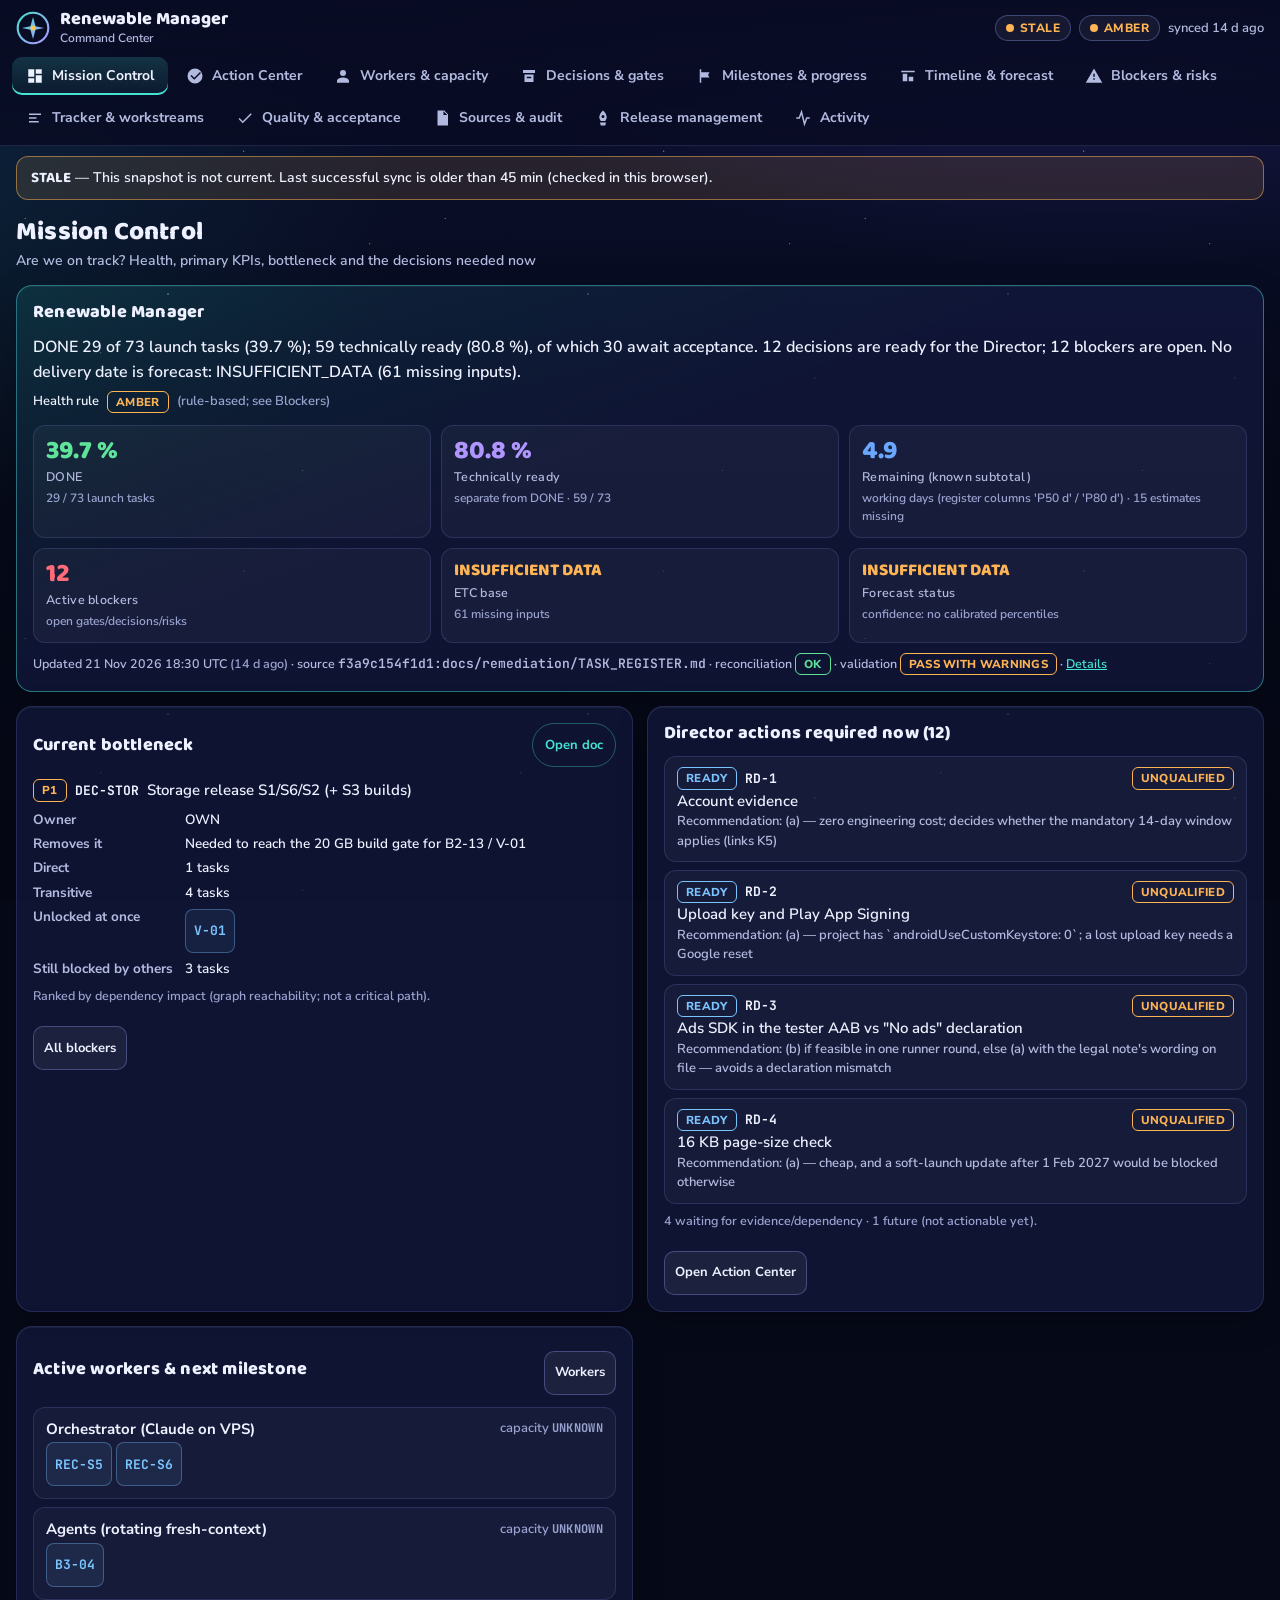
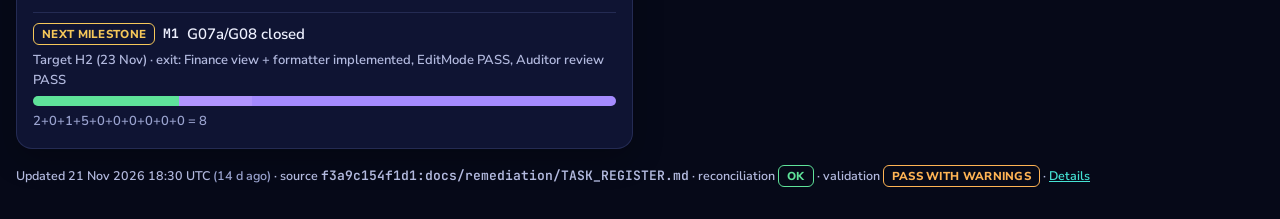
==== commit 5477456b: "data refresh 2026-11-21T18:30:07+00:00" ====
--- a/index.html
+++ b/index.html
@@ -30,9 +30,10 @@
   </div>
   <nav class="tabs" id="tabs" aria-label="Sections"></nav>
 </header>
-<div class="banner-wrap" id="banner" role="status" aria-live="polite" hidden></div>
+<div class="banner-wrap" id="banner" role="alert" aria-live="polite" hidden></div>
 <main id="main" class="wrap" tabindex="-1"></main>
-<nav class="bnav" id="bnav" aria-label="Sections"></nav>
+<footer class="pfoot" id="pfoot" aria-label="Data provenance"></footer>
+<nav class="bnav" id="bnav" aria-label="Sections" data-scroll-x></nav>
 <div class="viewer" id="viewer" hidden>
   <div class="viewer-in" role="dialog" aria-modal="true" aria-labelledby="viewer-path">
     <div class="viewer-bar"><span class="p" id="viewer-path"></span><button class="btn small" type="button" id="viewer-close">Close</button></div>
--- a/app.css
+++ b/app.css
@@ -65,7 +65,7 @@
 
 /* nav */
 .tabs { display: none; }
-.bnav { position: fixed; left: 0; right: 0; bottom: 0; z-index: 30; display: grid; grid-template-columns: repeat(7, minmax(0, 1fr));
+.bnav { position: fixed; left: 0; right: 0; bottom: 0; z-index: 30; display: grid; grid-template-columns: repeat(8, minmax(0, 1fr));
   background: rgba(8, 11, 34, .96); border-top: 1px solid var(--line); padding-bottom: env(safe-area-inset-bottom); }
 .bnav a { display: flex; flex-direction: column; align-items: center; justify-content: center; gap: 3px; min-height: 58px; color: var(--muted);
   text-decoration: none; font: 700 11px/1.1 var(--f-body); text-align: center; padding: 4px 1px; }
@@ -163,3 +163,63 @@
   .span-all { grid-column: 1 / -1; }
   .kpis.six { grid-template-columns: repeat(6, minmax(0, 1fr)); }
 }
+
+/* release readiness status cards (21 Nov): auto-fit grid, wraps at 360 px without page overflow */
+.relcards { display: grid; grid-template-columns: repeat(auto-fit, minmax(150px, 1fr)); gap: 10px; }
+.relcard { min-width: 0; border: 1px solid rgba(255,255,255,.08); border-radius: 10px; padding: 10px; background: rgba(255,255,255,.02); display: flex; flex-direction: column; gap: 6px; overflow-wrap: anywhere; }
+.relcard-h { font-weight: 600; }
+
+/* ---- browser acceptance fixes 21 Nov (Chromium 360×800 + 1440×900): no horizontal overflow, no mid-word stat labels,
+   content never hidden behind the mobile bottom nav ---- */
+.card, .card a, .mono, .doclink { overflow-wrap: anywhere; }
+.card svg { max-width: 100%; height: auto; }
+.tag { white-space: normal; max-width: 100%; overflow-wrap: anywhere; }
+.kpi .l { overflow-wrap: normal; word-break: normal; hyphens: auto; }
+.wrap { padding-bottom: calc(132px + env(safe-area-inset-bottom)); }
+@media (min-width: 960px) {
+  .wrap { padding-bottom: 40px; }
+  .kpis.six { grid-template-columns: repeat(3, minmax(0, 1fr)); }
+}
+/* tables keep whole words and scroll inside their own card (no page overflow); bottom nav labels fit 8 tabs at 360 px */
+.scroll-x table.t, .tw table { min-width: 620px; }
+.scroll-x table.t td, .scroll-x table.t th, .tw td, .tw th { overflow-wrap: normal; word-break: normal; }
+.scroll-x .tag, .tw .tag { white-space: nowrap; }
+.scroll-x, .tw { overflow-x: auto; -webkit-overflow-scrolling: touch; max-width: 100%; }
+.bnav a { font-size: 10px; letter-spacing: 0; min-width: 0; overflow: hidden; text-align: center; padding: 0 1px; }
+.bnav a svg { width: 20px; height: 20px; }
+
+/* ---- Mission Control modules (SKILL v1.1 §6–§11, 21 Nov): semantic colours (always with a text label), visible focus,
+   44 px touch targets, reduced motion, one-line footers, scrollable 12-tab bottom nav (no page-level overflow) ---- */
+:root { --done: #5fe39a; --accepted: #2fd3c3; --qa: #b195ff; --progress: #6aa8ff; --hold: #ffb454; --blocked: #ff6b78; }
+a:focus-visible, button:focus-visible, summary:focus-visible, input:focus-visible, select:focus-visible, [tabindex]:focus-visible { outline: 3px solid #ffe27a; outline-offset: 2px; border-radius: 6px; }
+.btn, .doclink, .chip, .idlink, details.toggle > summary { min-height: 44px; }
+.btn.small { min-height: 44px; }
+.idlink { font: 700 13px/1.2 var(--f-mono); color: var(--blue); background: rgba(124, 196, 255, .08); border: 1px solid rgba(124, 196, 255, .35); border-radius: 8px; padding: 4px 8px; min-width: 44px; cursor: pointer; margin: 2px 0; }
+.idlink:hover, .doclink:hover { background: rgba(124, 196, 255, .18); }
+a.btn { display: inline-flex; align-items: center; text-decoration: none; margin-top: 8px; }
+.lead { font-size: 16px; line-height: 1.55; margin: 0 0 6px; }
+.card.hero { border-color: rgba(69, 227, 212, .45); background: linear-gradient(160deg, rgba(34, 195, 178, .14), var(--card) 45%); }
+.foot { font-size: 12.5px; color: var(--muted); margin: 10px 0 0; overflow-wrap: anywhere; }
+.pfoot { position: relative; z-index: 1; max-width: 1320px; margin: -120px auto 0; padding: 0 16px calc(140px + env(safe-area-inset-bottom)); font-size: 12.5px; color: var(--muted); overflow-wrap: anywhere; }
+.kv { display: grid; grid-template-columns: minmax(96px, max-content) minmax(0, 1fr); gap: 4px 12px; margin: 8px 0; font-size: 13.5px; }
+.kv dt { color: var(--muted); font-weight: 700; } .kv dd { margin: 0; min-width: 0; overflow-wrap: anywhere; }
+.dcard .q { font-weight: 800; margin: 6px 0 2px; font-size: 15px; }
+.more > summary { font-size: 14px; } .more-in { padding: 4px 0 8px; }
+.ms-next { margin-top: 12px; padding-top: 10px; border-top: 1px solid var(--line); display: grid; gap: 6px; }
+.filters { display: grid; gap: 10px; grid-template-columns: minmax(0, 1fr); }
+.fld { display: grid; gap: 4px; font-size: 12.5px; color: var(--muted); min-width: 0; }
+.fld input, .fld select { font: 600 15px var(--f-body); color: var(--text); background: #0f1540; border: 1px solid var(--line-hi); border-radius: 10px; padding: 10px 12px; min-height: 44px; width: 100%; min-width: 0; }
+table.t td.num, table.t th.num { text-align: right; font-variant-numeric: tabular-nums; }
+table.t thead th { position: sticky; top: 0; background: #121842; z-index: 1; }
+table.t tbody tr:hover, table.t tbody tr:focus-within { background: rgba(124, 196, 255, .06); }
+.chain { margin: 0; padding-left: 22px; display: grid; gap: 4px; }
+.banner + .banner { margin-top: 8px; }
+.bnav { display: flex; overflow-x: auto; -webkit-overflow-scrolling: touch; scrollbar-width: none; }
+.bnav a { flex: 0 0 72px; min-height: 58px; }
+.viewer-in h2 { margin: 4px 0 8px; } .viewer-in h3 { margin: 16px 0 6px; }
+@media (min-width: 640px) { .filters { grid-template-columns: 2fr 1fr 1fr 1fr; } }
+@media (min-width: 960px) { .pfoot { margin-top: -24px; padding-bottom: 32px; } .bnav { display: none; } }
+@media (prefers-reduced-motion: reduce) { *, *::before, *::after { animation: none !important; transition: none !important; scroll-behavior: auto !important; } }
+.kpi .v.txt { font-size: 17px; line-height: 1.2; overflow-wrap: normal; word-break: normal; }
+.idlink { white-space: nowrap; }
+@media (max-width: 480px) { .kv { grid-template-columns: minmax(0, 1fr); gap: 0 0; } .kv dt { margin-top: 6px; font-size: 12.5px; } }
